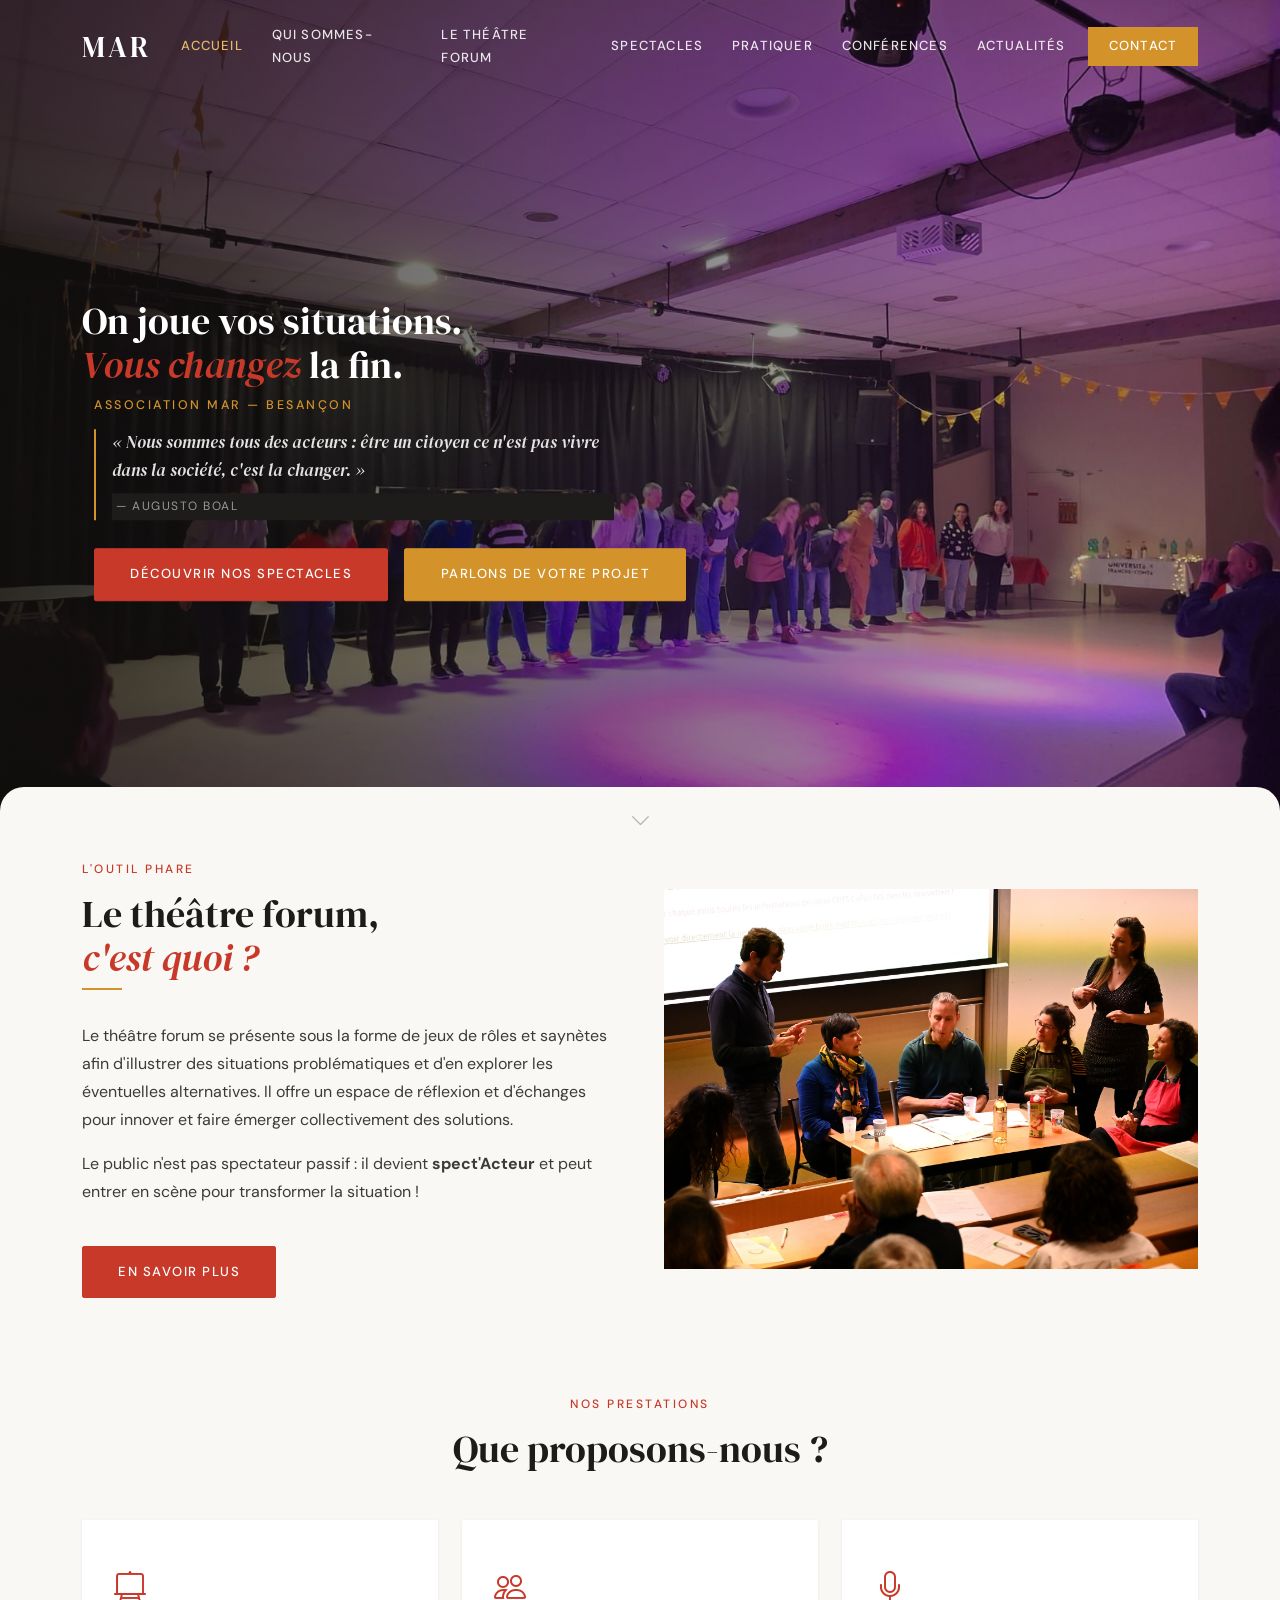
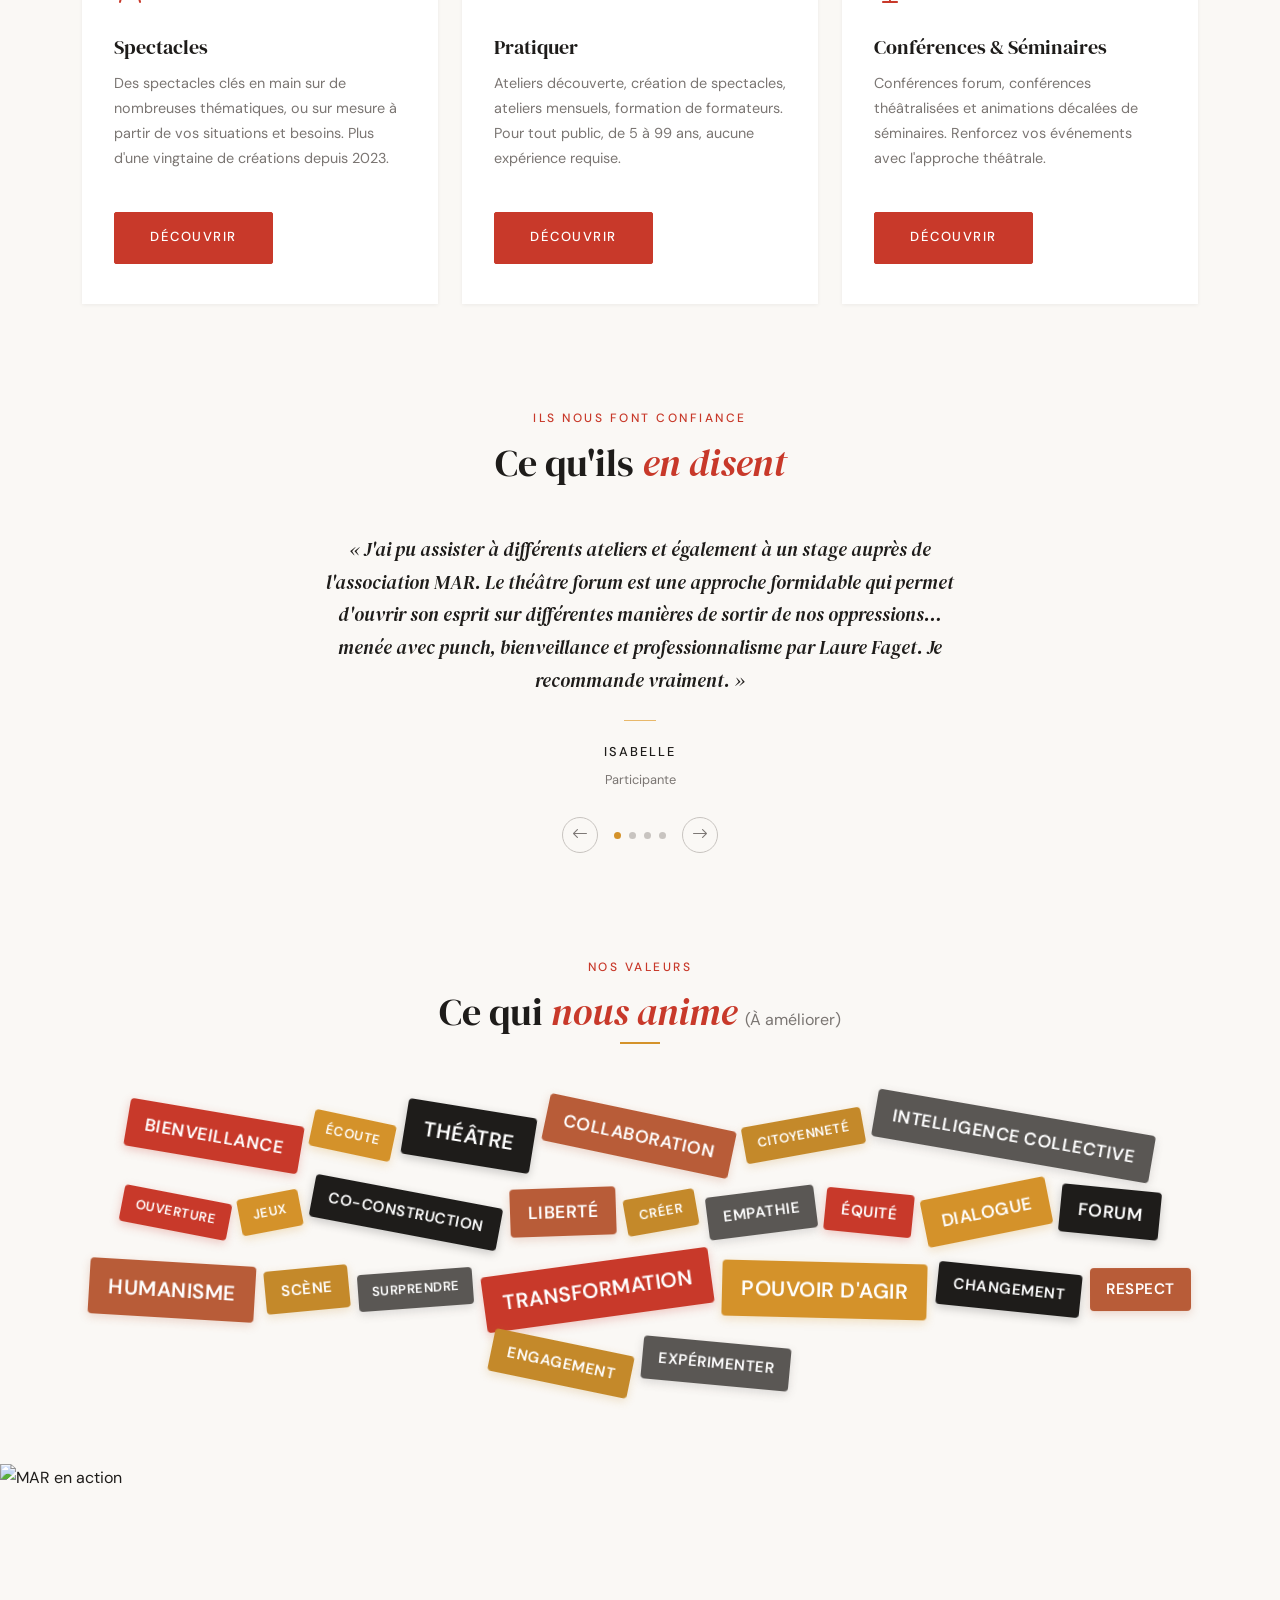
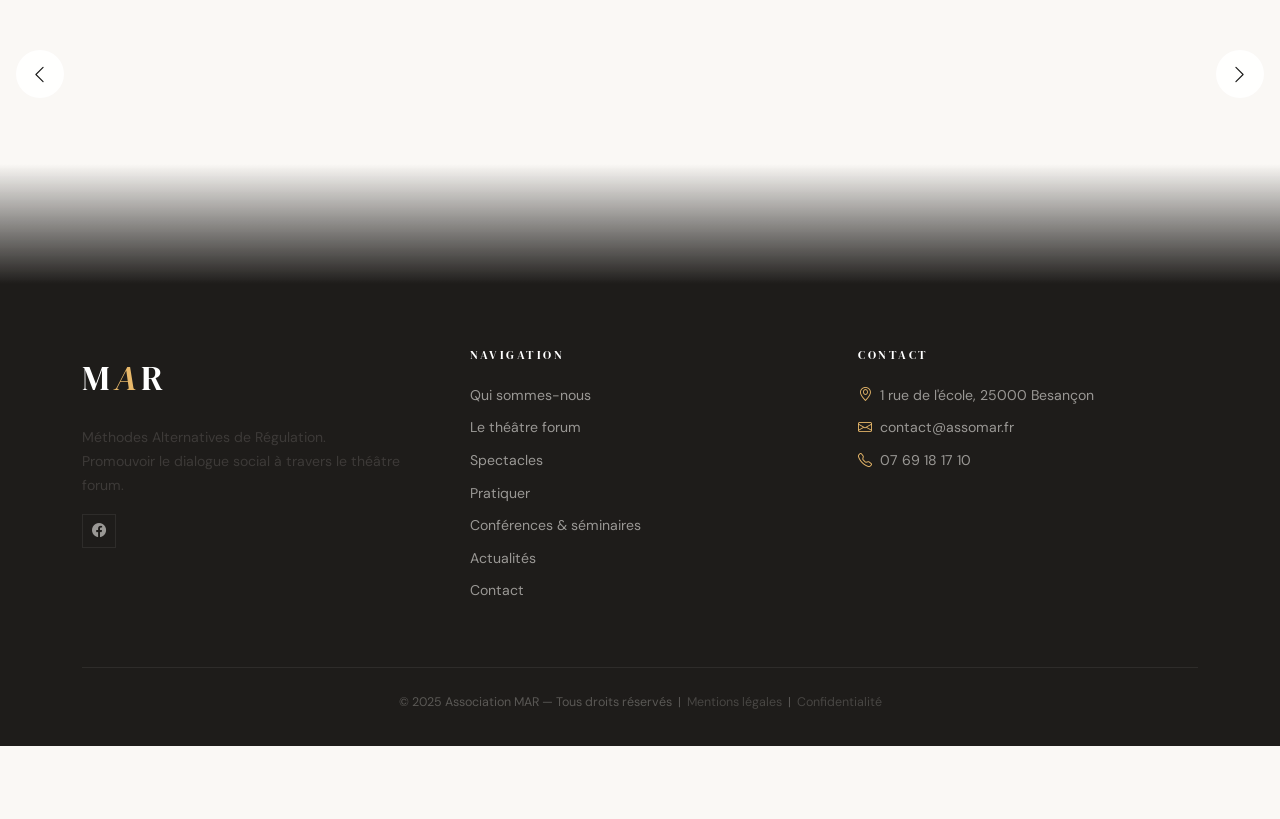
==== index.html @ 95776151 "feat: scroll hint arrow cliquable sur le hero Co-Authored-By: Claude Sonnet 4.6 <noreply@anthropic.c" ====
<!DOCTYPE html>
<html lang="fr">
<head>
  <meta charset="UTF-8">
  <meta name="viewport" content="width=device-width, initial-scale=1.0">
  <title>Association MAR — Théâtre Forum</title>
  <link href="https://cdn.jsdelivr.net/npm/bootstrap@5.3.2/dist/css/bootstrap.min.css" rel="stylesheet">
  <link href="https://cdn.jsdelivr.net/npm/bootstrap-icons@1.11.3/font/bootstrap-icons.min.css" rel="stylesheet">
  <link rel="stylesheet" href="css/style.css">
</head>
<body>

<!-- NAVBAR -->
<nav class="navbar navbar-expand-lg fixed-top">
  <div class="container">
    <a class="navbar-brand logo-brand" href="index.html">
      <img src="images/logo-mar.png" alt="Association MAR" class="logo-img" onload="this.style.display='block';this.nextElementSibling.style.display='none'" onerror="this.style.display='none'">
      <span class="logo-texte">MAR</span>
    </a>
    <button class="navbar-toggler border-0" type="button" data-bs-toggle="collapse" data-bs-target="#nav">
      <span class="navbar-toggler-icon"></span>
    </button>
    <div class="collapse navbar-collapse" id="nav">
      <ul class="navbar-nav ms-auto align-items-center">
        <li class="nav-item"><a class="nav-link active" href="index.html">Accueil</a></li>
        <li class="nav-item"><a class="nav-link" href="qui-sommes-nous.html">Qui sommes-nous</a></li>
        <li class="nav-item"><a class="nav-link" href="theatre-forum.html">Le théâtre forum</a></li>
        <li class="nav-item"><a class="nav-link" href="spectacles.html">Spectacles</a></li>
        <li class="nav-item"><a class="nav-link" href="pratique.html">Pratiquer</a></li>
        <li class="nav-item"><a class="nav-link" href="conferences.html">Conférences</a></li>
        <li class="nav-item"><a class="nav-link" href="actualites.html">Actualités</a></li>
        <li class="nav-item ms-2"><a class="nav-link nav-cta" href="contact.html">Contact</a></li>
      </ul>
    </div>
  </div>
</nav>

<!-- HERO -->
<section class="hero-carousel-wrap">

  <!-- Photo fixe -->
  <img src="images/proposees/photo-2.jpg" alt="MAR en action" class="hero-bg-img">

  <!-- Overlay sombre dégradé -->
  <div class="hero-overlay"></div>

  <!-- Contenu par-dessus -->
  <div class="hero-content-wrap">
    <div class="container">
      <h1 class="section-title text-white">On joue vos situations.<br><em>Vous changez</em> la fin.</h1>
    <div class="container">
      <span class="hero-eyebrow">Association MAR — Besançon</span>
      <blockquote class="hero-boal">
        « Nous sommes tous des acteurs : être un citoyen ce n'est pas vivre dans la société, c'est la changer. »
        <footer style="padding: 4px;">— Augusto Boal</footer>
      </blockquote>
      <div class="hero-ctas">
        <a href="spectacles.html" class="btn-rouge">Découvrir nos spectacles</a>
        <a href="contact.html" class="btn-ambre">Parlons de votre projet</a>
      </div>
    </div>
  </div>


</section>

<!-- C'EST QUOI LE THÉÂTRE FORUM -->
<section id="decouvrir" class="section-alt" style="border-radius: 1.5rem 1.5rem 0 0; position: relative; z-index: 2; margin-top: -2.5rem;">
  <!-- Scroll indicator -->
  <a href="#decouvrir" class="hero-scroll-hint">
    <i class="bi bi-chevron-down"></i>
  </a>
  <div class="container">
    <div class="row align-items-center g-5">
      <div class="col-lg-6">
        <span class="section-eyebrow">L'outil phare</span>
        <h2 class="section-title">Le théâtre forum,<br><em>c'est quoi ?</em></h2>
        <div class="section-divider"></div>
        <p>Le théâtre forum se présente sous la forme de jeux de rôles et saynètes afin d'illustrer des situations problématiques et d'en explorer les éventuelles alternatives. Il offre un espace de réflexion et d'échanges pour innover et faire émerger collectivement des solutions.</p>
        <p>Le public n'est pas spectateur passif : il devient <strong>spect'Acteur</strong> et peut entrer en scène pour transformer la situation !</p>
        <a href="theatre-forum.html" class="btn-rouge" style="margin-top:1.5rem; display:inline-block;">En savoir plus</a>
      </div>
      <div class="col-lg-6">
        <img src="images/spectacles/scene-08.jpg"
             alt="Théâtre forum" style="width:100%; height:380px; object-fit:cover;">
      </div>
    </div>
  </div>
</section>

<!-- CE QUE NOUS PROPOSONS -->
<section>
  <div class="container">
    <div class="text-center mb-5">
      <span class="section-eyebrow">Nos prestations</span>
      <h2 class="section-title">Que proposons-nous ?</h2>
    </div>
    <div class="row g-4">
      <div class="col-md-4">
        <div class="service-card">
          <div class="card-icon"><i class="bi bi-easel2"></i></div>
          <h3>Spectacles</h3>
          <p>Des spectacles clés en main sur de nombreuses thématiques, ou sur mesure à partir de vos situations et besoins. Plus d'une vingtaine de créations depuis 2023.</p>
          <a href="spectacles.html" class="btn-rouge" style="display:inline-block; margin-top:1.5rem;">Découvrir</a>
        </div>
      </div>
      <div class="col-md-4">
        <div class="service-card">
          <div class="card-icon"><i class="bi bi-people"></i></div>
          <h3>Pratiquer</h3>
          <p>Ateliers découverte, création de spectacles, ateliers mensuels, formation de formateurs. Pour tout public, de 5 à 99 ans, aucune expérience requise.</p>
          <a href="pratique.html" class="btn-rouge" style="display:inline-block; margin-top:1.5rem;">Découvrir</a>
        </div>
      </div>
      <div class="col-md-4">
        <div class="service-card">
          <div class="card-icon"><i class="bi bi-mic"></i></div>
          <h3>Conférences & Séminaires</h3>
          <p>Conférences forum, conférences théâtralisées et animations décalées de séminaires. Renforcez vos événements avec l'approche théâtrale.</p>
          <a href="conferences.html" class="btn-rouge" style="display:inline-block; margin-top:1.5rem;">Découvrir</a>
        </div>
      </div>
    </div>
  </div>
</section>

<!-- TÉMOIGNAGES -->
<section class="temoignages-section">
  <div class="container">
    <div class="text-center mb-5">
      <span class="section-eyebrow">Ils nous font confiance</span>
      <h2 class="section-title">Ce qu'ils <em>en disent</em></h2>
    </div>

    <div id="carouselTemoignages" class="carousel slide" data-bs-ride="carousel" data-bs-interval="7000">
      <div class="carousel-inner">

        <div class="carousel-item active">
          <div class="row justify-content-center">
            <div class="col-lg-7 text-center">
              <p class="temoignage-quote">
                « J'ai pu assister à différents ateliers et également à un stage auprès de l'association MAR. Le théâtre forum est une approche formidable qui permet d'ouvrir son esprit sur différentes manières de sortir de nos oppressions… menée avec punch, bienveillance et professionnalisme par Laure Faget. Je recommande vraiment. »
              </p>
              <div class="temoignage-auteur mt-4">
                <div style="width:32px; height:1px; background:var(--ambre-doux); margin:0 auto 1rem;"></div>
                <strong>Isabelle</strong><br>
                <span>Participante</span>
              </div>
            </div>
          </div>
        </div>

        <div class="carousel-item">
          <div class="row justify-content-center">
            <div class="col-lg-7 text-center">
              <p class="temoignage-quote">
                « Le concept, clairement innovant, redonne un vrai coup de frais à des thématiques parfois difficiles à faire vivre. L'intervention est dynamique, accessible et très engageante : grâce à la participation du public, on ne reste pas spectateur, on devient acteur. Laure Faget sait mettre en confiance, et son équipe crée un cadre sécurisant et bienveillant. C'est là toute la force du théâtre forum : redonner du sens. »
              </p>
              <div class="temoignage-auteur mt-4">
                <div style="width:32px; height:1px; background:var(--ambre-doux); margin:0 auto 1rem;"></div>
                <strong>Simon</strong><br>
                <span>Chef de service éducatif, secteur médico-social</span>
              </div>
            </div>
          </div>
        </div>

        <div class="carousel-item">
          <div class="row justify-content-center">
            <div class="col-lg-7 text-center">
              <p class="temoignage-quote">
                « Je suis allé voir un théâtre forum et j'ai aimé ce moment. Il y a eu du rire, du partage et de la convivialité. La thématique abordée donnait vraiment envie de réagir et d'agir. Le concept est très intéressant car on a la possibilité de se rendre sur scène pour trouver des alternatives. Et Laure a dirigé ce moment d'une main de maître, tout en bonne humeur. »
              </p>
              <div class="temoignage-auteur mt-4">
                <div style="width:32px; height:1px; background:var(--ambre-doux); margin:0 auto 1rem;"></div>
                <strong>Germain</strong><br>
                <span>Spect'Acteur d'un théâtre forum</span>
              </div>
            </div>
          </div>
        </div>

        <div class="carousel-item">
          <div class="row justify-content-center">
            <div class="col-lg-7 text-center">
              <p class="temoignage-quote">
                « Nous avons sollicité MAR pour un cycle de 10 ateliers dans notre entreprise. Les deux intervenantes Serpil et Laure ont mené ce cycle avec brio. Elles ont su mettre à l'aise les personnes les moins réceptives au théâtre. Je recommande cette approche qui sort de l'ordinaire et permet d'aborder des sujets complexes avec profondeur tout en s'amusant. »
              </p>
              <div class="temoignage-auteur mt-4">
                <div style="width:32px; height:1px; background:var(--ambre-doux); margin:0 auto 1rem;"></div>
                <strong>Séverine</strong><br>
                <span>Dirigeante d'entreprise</span>
              </div>
            </div>
          </div>
        </div>

      </div>

      <!-- Navigation : flèches + points -->
      <div class="d-flex justify-content-center align-items-center gap-3 mt-4">
        <button class="temo-nav" type="button" data-bs-target="#carouselTemoignages" data-bs-slide="prev">
          <i class="bi bi-arrow-left"></i>
        </button>
        <div class="d-flex gap-2">
          <button class="temo-dot" style="background:var(--ambre);" data-bs-target="#carouselTemoignages" data-bs-slide-to="0"></button>
          <button class="temo-dot" style="background:var(--gris-clair);" data-bs-target="#carouselTemoignages" data-bs-slide-to="1"></button>
          <button class="temo-dot" style="background:var(--gris-clair);" data-bs-target="#carouselTemoignages" data-bs-slide-to="2"></button>
          <button class="temo-dot" style="background:var(--gris-clair);" data-bs-target="#carouselTemoignages" data-bs-slide-to="3"></button>
        </div>
        <button class="temo-nav" type="button" data-bs-target="#carouselTemoignages" data-bs-slide="next">
          <i class="bi bi-arrow-right"></i>
        </button>
      </div>
    </div>
  </div>
</section>

<!-- NUAGE DE MOTS ANIMÉ -->
<section>
  <div class="container text-center">
    <span class="section-eyebrow">Nos valeurs</span>
    <h2 class="section-title">Ce qui <em>nous anime</em> <span style="font-size:1rem; color:var(--gris); font-family:'DM Sans',sans-serif; font-style:normal;">(À améliorer)</span></h2>
    <div class="section-divider mx-auto"></div>
    <div class="nuage-cloud" id="nuageCloud"></div>
  </div>
</section>


<script src="js/nuage.js" defer></script>

<!-- CARROUSEL PHOTOS -->
<section class="section-alt no-reveal" style="padding: 0; position: relative;">
  <div id="carouselPhotos" class="carousel slide" data-bs-ride="carousel" data-bs-interval="4000">
    <div class="carousel-inner">
      <div class="carousel-item active"><img src="images/mar-photos/mar-1.jpg"  alt="MAR en action" style="width:100%; height:420px; object-fit:cover; object-position:center;"></div>
      <div class="carousel-item"><img src="images/mar-photos/mar-7.jpg"  alt="MAR en action" style="width:100%; height:420px; object-fit:cover; object-position:center;"></div>
      <div class="carousel-item"><img src="images/mar-photos/mar-15.jpg" alt="MAR en action" style="width:100%; height:420px; object-fit:cover; object-position:center;"></div>
      <div class="carousel-item"><img src="images/mar-photos/mar-45.jpg" alt="MAR en action" style="width:100%; height:420px; object-fit:cover; object-position:center;"></div>
    </div>
    <button class="carousel-control-prev" type="button" data-bs-target="#carouselPhotos" data-bs-slide="prev"><span class="carousel-control-prev-icon"></span></button>
    <button class="carousel-control-next" type="button" data-bs-target="#carouselPhotos" data-bs-slide="next"><span class="carousel-control-next-icon"></span></button>
  </div>
  <div style="position:absolute; bottom:0; left:0; right:0; height:120px; background:linear-gradient(to bottom, transparent, #1E1C1A); pointer-events:none; z-index:10;"></div>
</section>

<!-- FOOTER -->
<footer>
  <div class="container">
    <div class="row g-5">
      <div class="col-lg-4">
        <div class="footer-brand">M<em>A</em>R</div>
        <p class="mt-3" style="font-size:0.88rem; line-height:1.7;">Méthodes Alternatives de Régulation.<br>Promouvoir le dialogue social à travers le théâtre forum.</p>
        <div class="mt-3">
          <a href="https://www.facebook.com/profile.php?id=61551824633043" class="social-link" target="_blank"><i class="bi bi-facebook"></i></a>
        </div>
      </div>
      <div class="col-lg-4">
        <h5>Navigation</h5>
        <ul>
          <li><a href="qui-sommes-nous.html">Qui sommes-nous</a></li>
          <li><a href="theatre-forum.html">Le théâtre forum</a></li>
          <li><a href="spectacles.html">Spectacles</a></li>
          <li><a href="pratique.html">Pratiquer</a></li>
          <li><a href="conferences.html">Conférences & séminaires</a></li>
          <li><a href="actualites.html">Actualités</a></li>
          <li><a href="contact.html">Contact</a></li>
        </ul>
      </div>
      <div class="col-lg-4">
        <h5>Contact</h5>
        <ul>
          <li style="color:#9A9895;"><i class="bi bi-geo-alt me-2" style="color:var(--ambre-doux)"></i>1 rue de l'école, 25000 Besançon</li>
          <li><i class="bi bi-envelope me-2" style="color:var(--ambre-doux)"></i><a href="mailto:contact@assomar.fr">contact@assomar.fr</a></li>
          <li><i class="bi bi-telephone me-2" style="color:var(--ambre-doux)"></i><a href="tel:0769181710">07 69 18 17 10</a></li>
        </ul>
      </div>
    </div>
    <div class="footer-bottom">&copy; 2025 Association MAR — Tous droits réservés &nbsp;|&nbsp; <a href="mentions-legales.html" style="color:inherit;opacity:.7;">Mentions légales</a> &nbsp;|&nbsp; <a href="mentions-legales.html#confidentialite" style="color:inherit;opacity:.7;">Confidentialité</a></div>
  </div>
</footer>

<script src="https://cdn.jsdelivr.net/npm/bootstrap@5.3.2/dist/js/bootstrap.bundle.min.js"></script>
<script src="js/cookies.js" defer></script>
<script src="js/navbar.js" defer></script>
<script src="js/reveal.js" defer></script>
</body>
</html>
---- css/style.css ----
/* =============================================
   Association MAR — Feuille de style principale
   Importe tous les modules CSS dans l'ordre.
   =============================================

   STRUCTURE :
     base/
       variables.css    — palette & tokens de design
       typographie.css  — styles fondamentaux, titres, texte, liens
     layout/
       sections.css     — padding de sections, .section-alt
       navbar.css       — barre de navigation
       hero.css         — bannière hero
       footer.css       — pied de page
     composants/
       boutons.css      — .btn-rouge, .btn-ambre, .btn-outline
       cards.css        — service-card, membre-card, actu-card
       carousel.css     — carousel photos & témoignages
       citation.css     — bandeau citation & nuage de mots
       accordeon.css    — accordéon (page Pratiquer)
       formulaire.css   — formulaire & contact
       catalogue.css    — catalogue spectacles (filtres, pitch cards, modals)
     responsive.css     — media queries mobile & tablette
   ============================================= */

@import url('https://fonts.googleapis.com/css2?family=DM+Sans:ital,wght@0,300;0,400;0,500;0,700;1,300;1,400&family=DM+Serif+Display:ital@0;1&display=swap');

/* Base */
@import 'base/variables.css';
@import 'base/typographie.css';

/* Layout */
@import 'layout/sections.css';
@import 'layout/navbar.css';
@import 'layout/hero.css';
@import 'layout/footer.css';

/* Composants */
@import 'composants/boutons.css';
@import 'composants/cards.css';
@import 'composants/carousel.css';
@import 'composants/citation.css';
@import 'composants/accordeon.css';
@import 'composants/formulaire.css';
@import 'composants/catalogue.css';
@import 'composants/pitch-blog.css';
@import 'composants/reveal.css';

/* Responsive */
@import 'responsive.css';
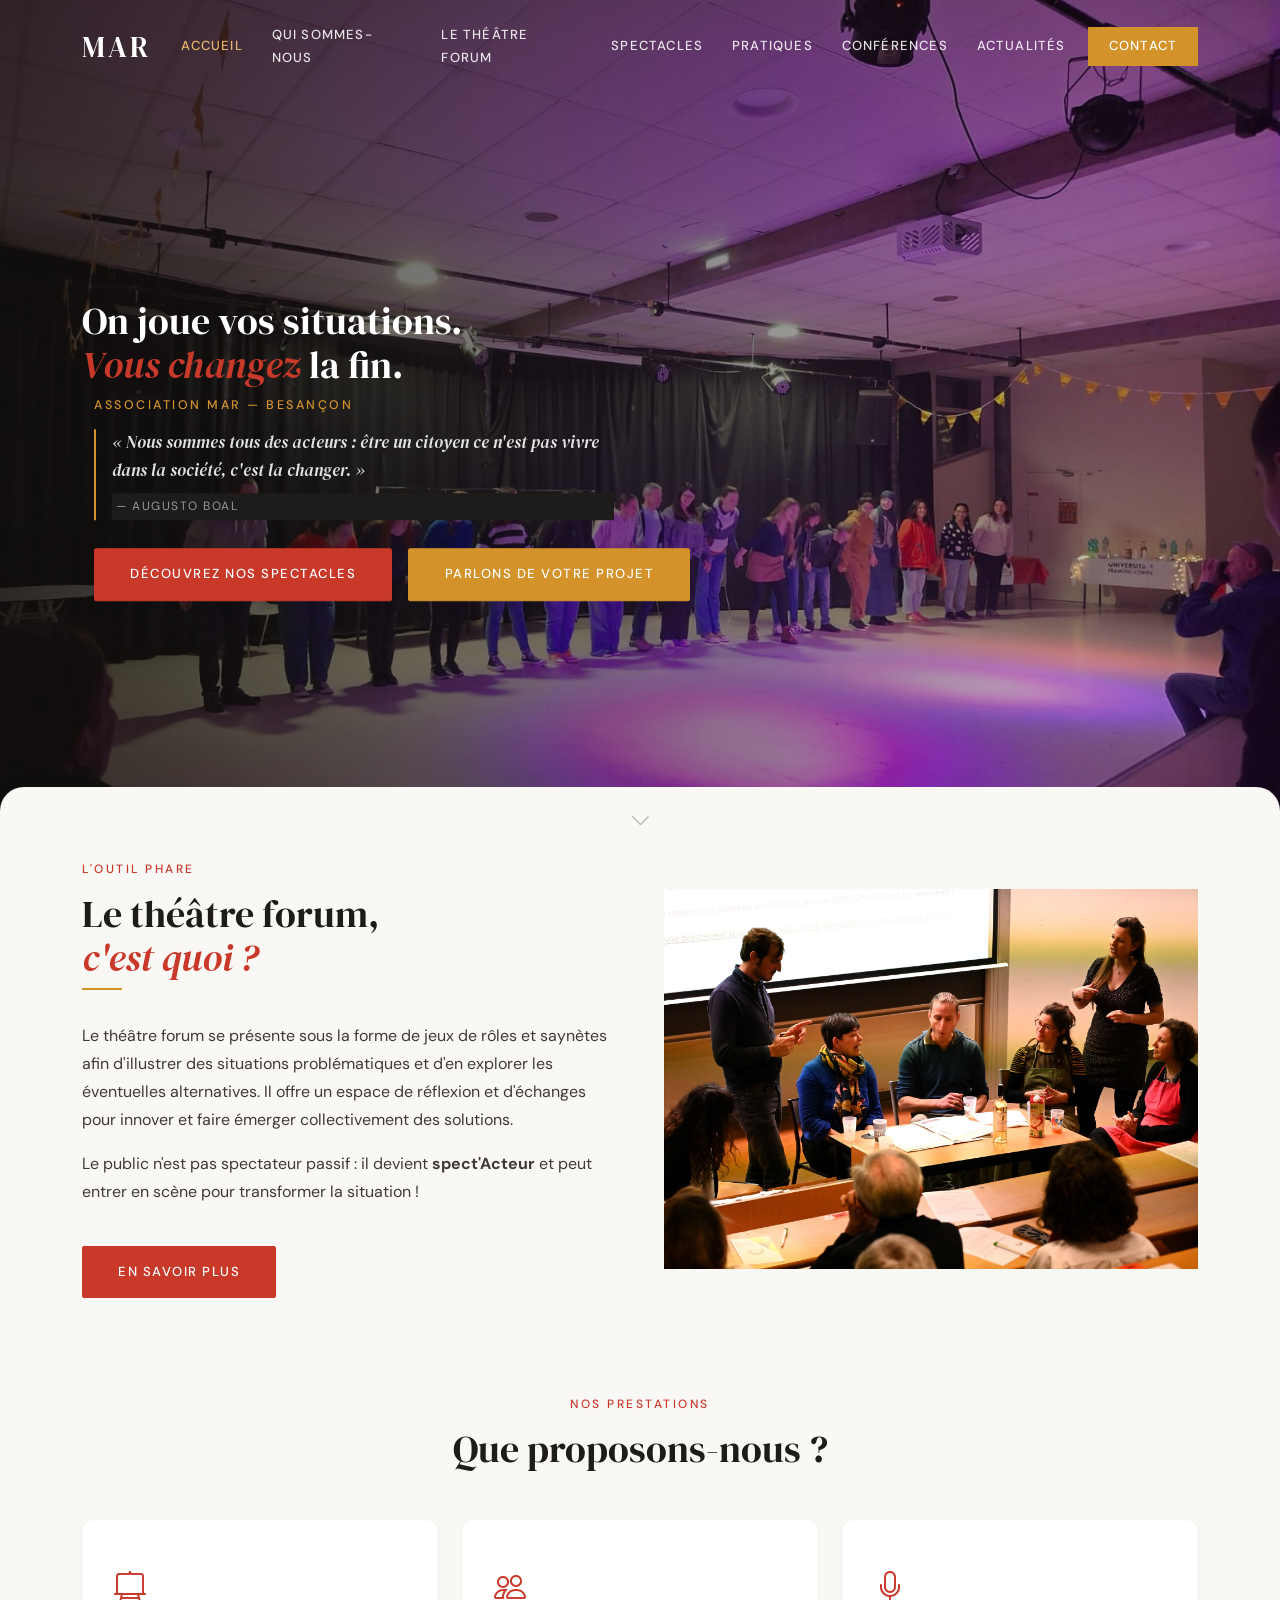
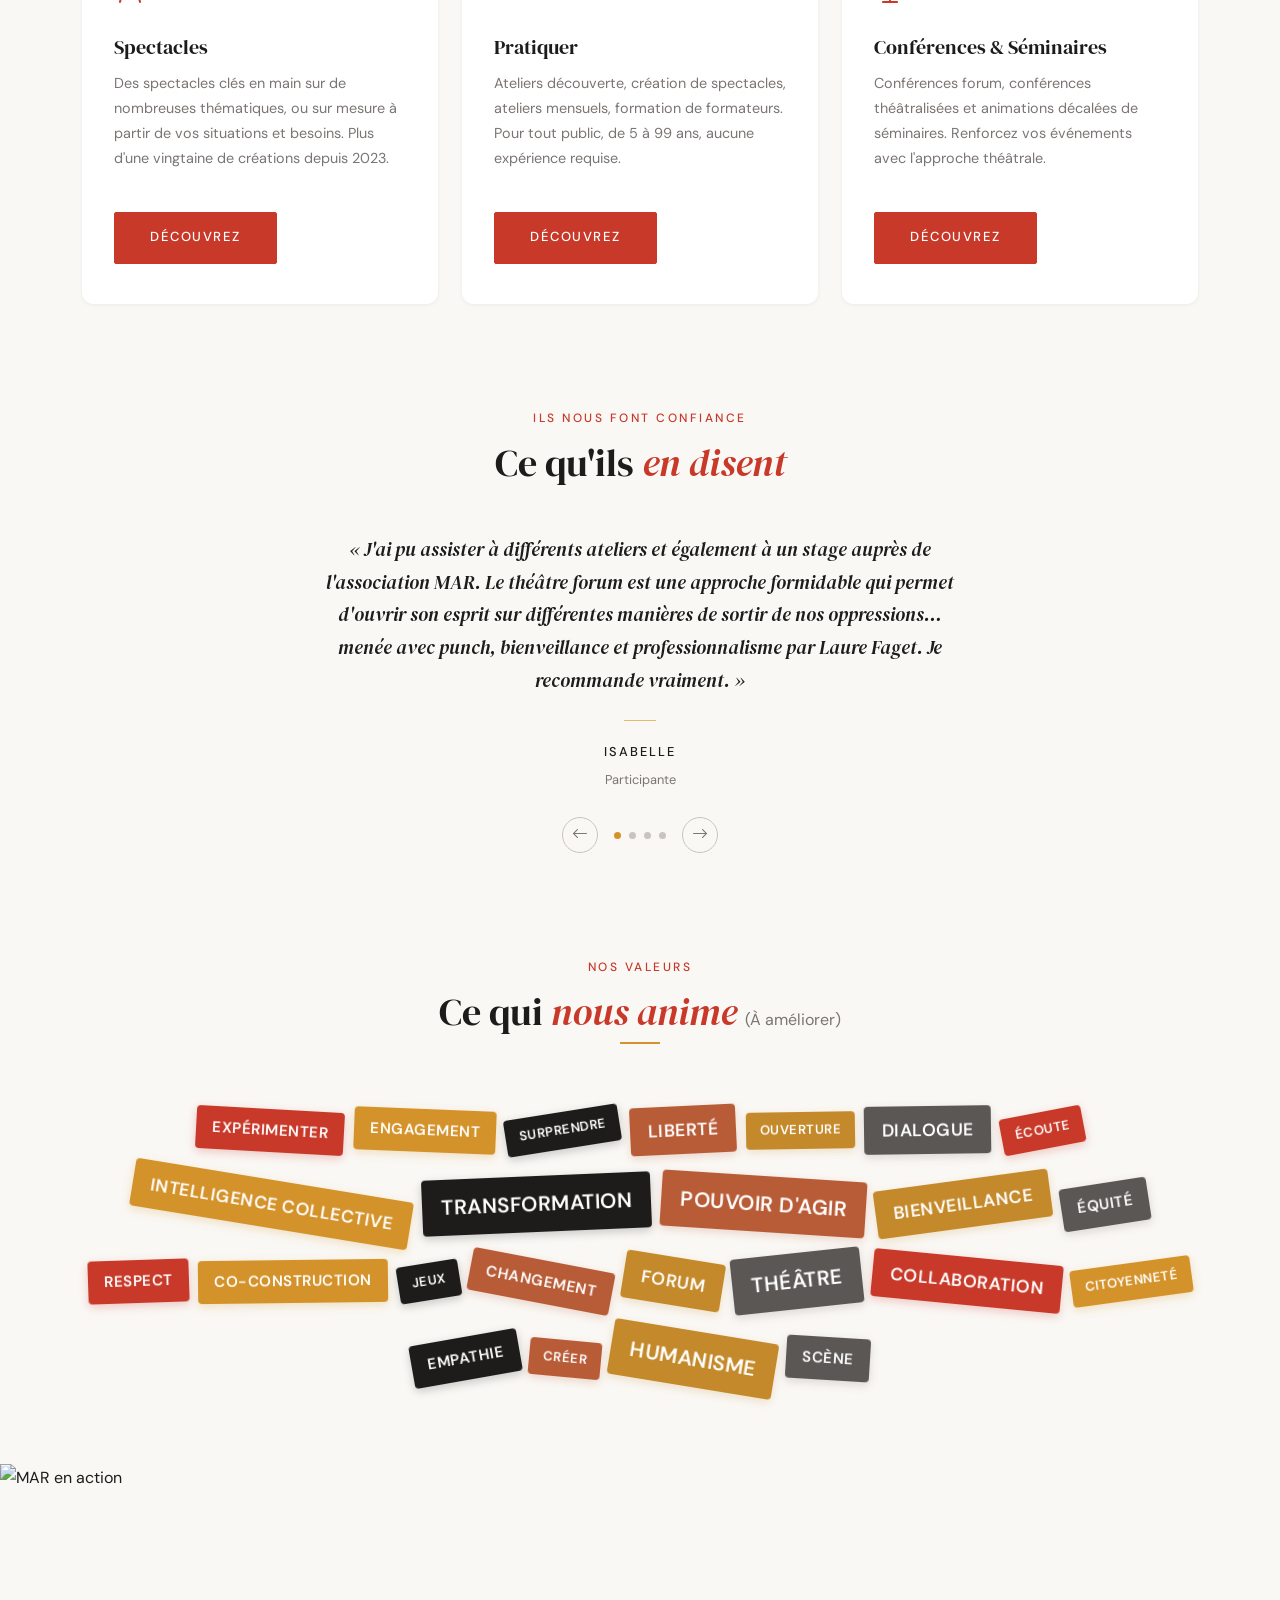
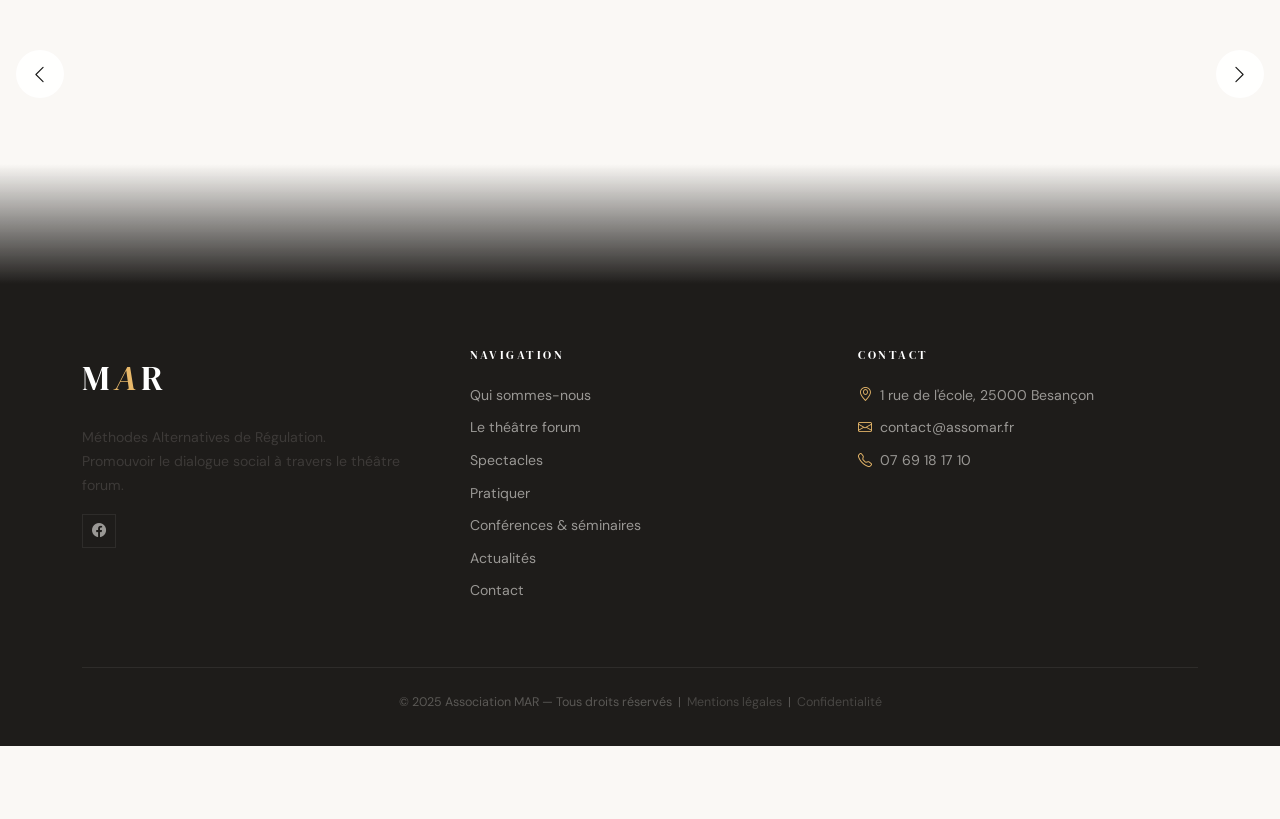
==== commit 3527a3f1: "#05 — encadrés arrondis, Pratiques, Découvrez, équipe, théâtre-forum, pratiques layout, conférences " ====
--- a/index.html
+++ b/index.html
@@ -26,7 +26,7 @@
         <li class="nav-item"><a class="nav-link" href="qui-sommes-nous.html">Qui sommes-nous</a></li>
         <li class="nav-item"><a class="nav-link" href="theatre-forum.html">Le théâtre forum</a></li>
         <li class="nav-item"><a class="nav-link" href="spectacles.html">Spectacles</a></li>
-        <li class="nav-item"><a class="nav-link" href="pratique.html">Pratiquer</a></li>
+        <li class="nav-item"><a class="nav-link" href="pratique.html">Pratiques</a></li>
         <li class="nav-item"><a class="nav-link" href="conferences.html">Conférences</a></li>
         <li class="nav-item"><a class="nav-link" href="actualites.html">Actualités</a></li>
         <li class="nav-item ms-2"><a class="nav-link nav-cta" href="contact.html">Contact</a></li>
@@ -55,7 +55,7 @@
         <footer style="padding: 4px;">— Augusto Boal</footer>
       </blockquote>
       <div class="hero-ctas">
-        <a href="spectacles.html" class="btn-rouge">Découvrir nos spectacles</a>
+        <a href="spectacles.html" class="btn-rouge">Découvrez nos spectacles</a>
         <a href="contact.html" class="btn-ambre">Parlons de votre projet</a>
       </div>
     </div>
@@ -101,7 +101,7 @@
           <div class="card-icon"><i class="bi bi-easel2"></i></div>
           <h3>Spectacles</h3>
           <p>Des spectacles clés en main sur de nombreuses thématiques, ou sur mesure à partir de vos situations et besoins. Plus d'une vingtaine de créations depuis 2023.</p>
-          <a href="spectacles.html" class="btn-rouge" style="display:inline-block; margin-top:1.5rem;">Découvrir</a>
+          <a href="spectacles.html" class="btn-rouge" style="display:inline-block; margin-top:1.5rem;">Découvrez</a>
         </div>
       </div>
       <div class="col-md-4">
@@ -109,7 +109,7 @@
           <div class="card-icon"><i class="bi bi-people"></i></div>
           <h3>Pratiquer</h3>
           <p>Ateliers découverte, création de spectacles, ateliers mensuels, formation de formateurs. Pour tout public, de 5 à 99 ans, aucune expérience requise.</p>
-          <a href="pratique.html" class="btn-rouge" style="display:inline-block; margin-top:1.5rem;">Découvrir</a>
+          <a href="pratique.html" class="btn-rouge" style="display:inline-block; margin-top:1.5rem;">Découvrez</a>
         </div>
       </div>
       <div class="col-md-4">
@@ -117,7 +117,7 @@
           <div class="card-icon"><i class="bi bi-mic"></i></div>
           <h3>Conférences & Séminaires</h3>
           <p>Conférences forum, conférences théâtralisées et animations décalées de séminaires. Renforcez vos événements avec l'approche théâtrale.</p>
-          <a href="conferences.html" class="btn-rouge" style="display:inline-block; margin-top:1.5rem;">Découvrir</a>
+          <a href="conferences.html" class="btn-rouge" style="display:inline-block; margin-top:1.5rem;">Découvrez</a>
         </div>
       </div>
     </div>
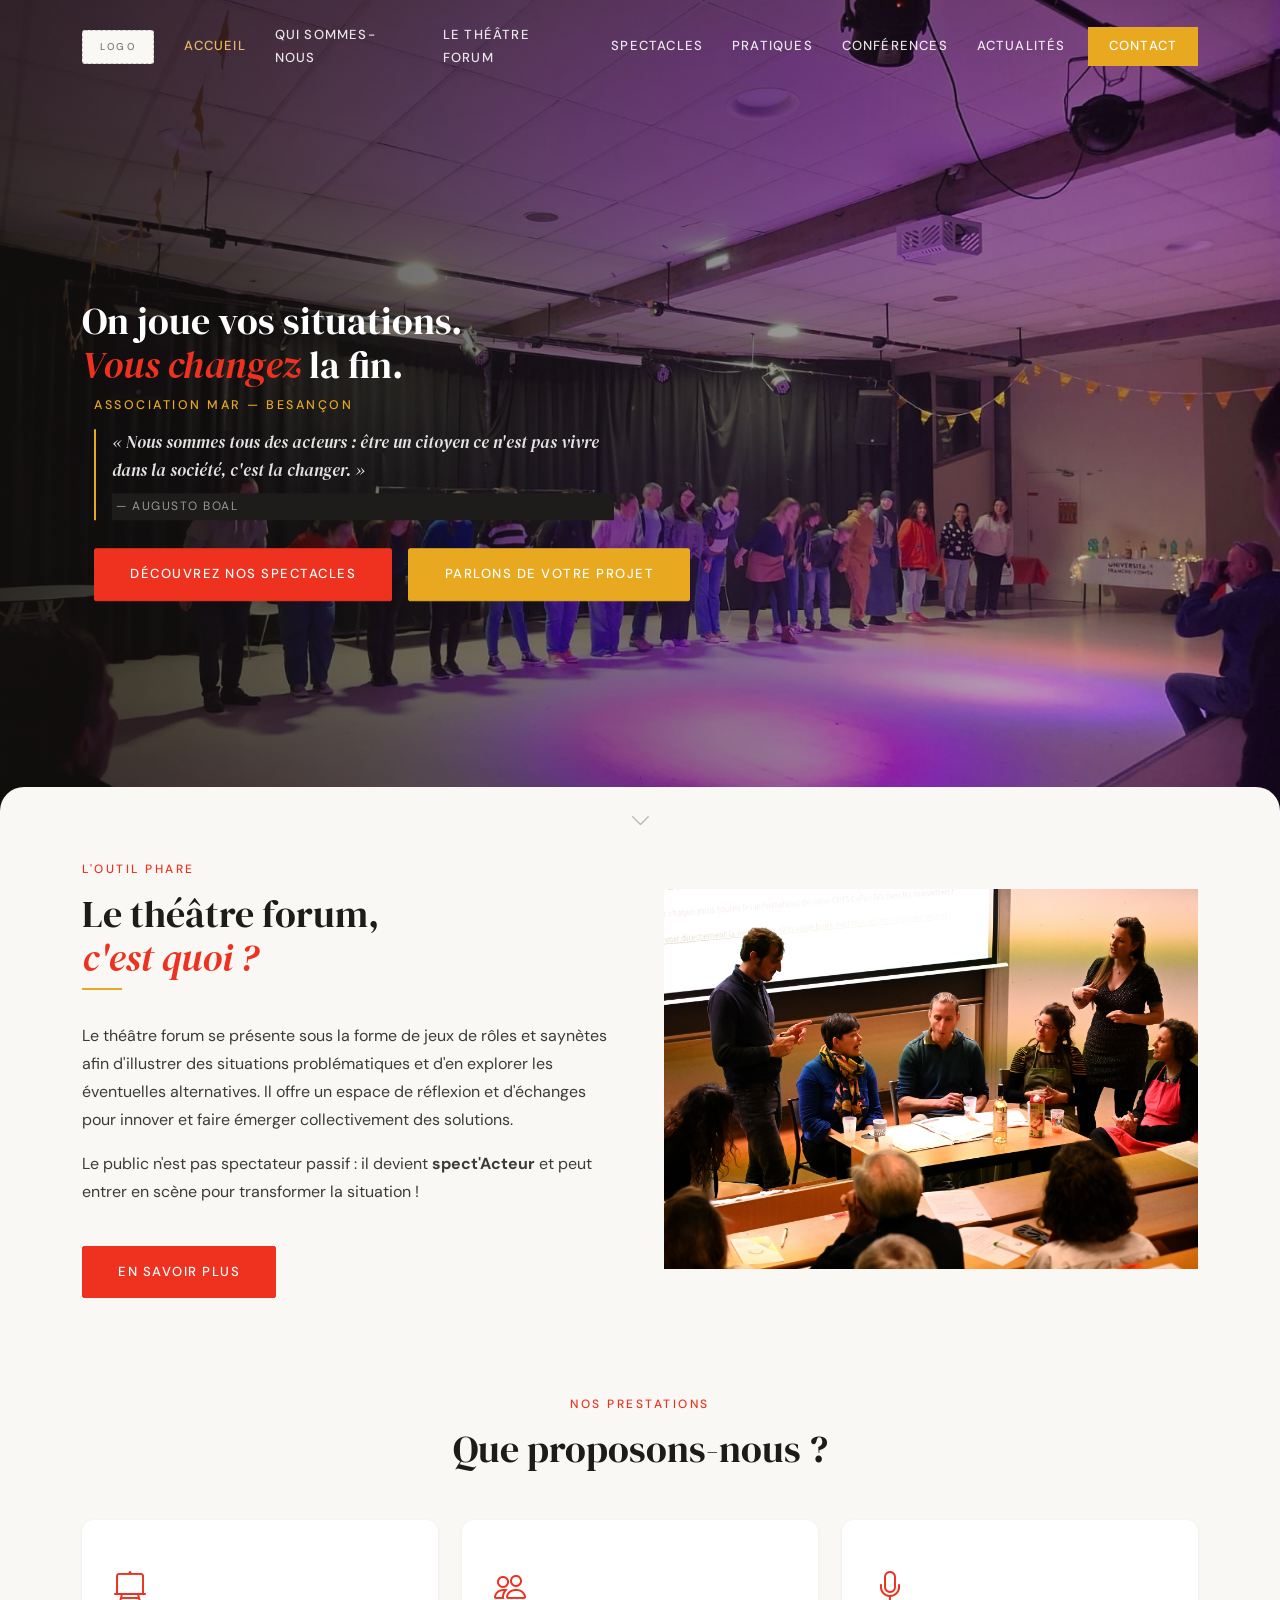
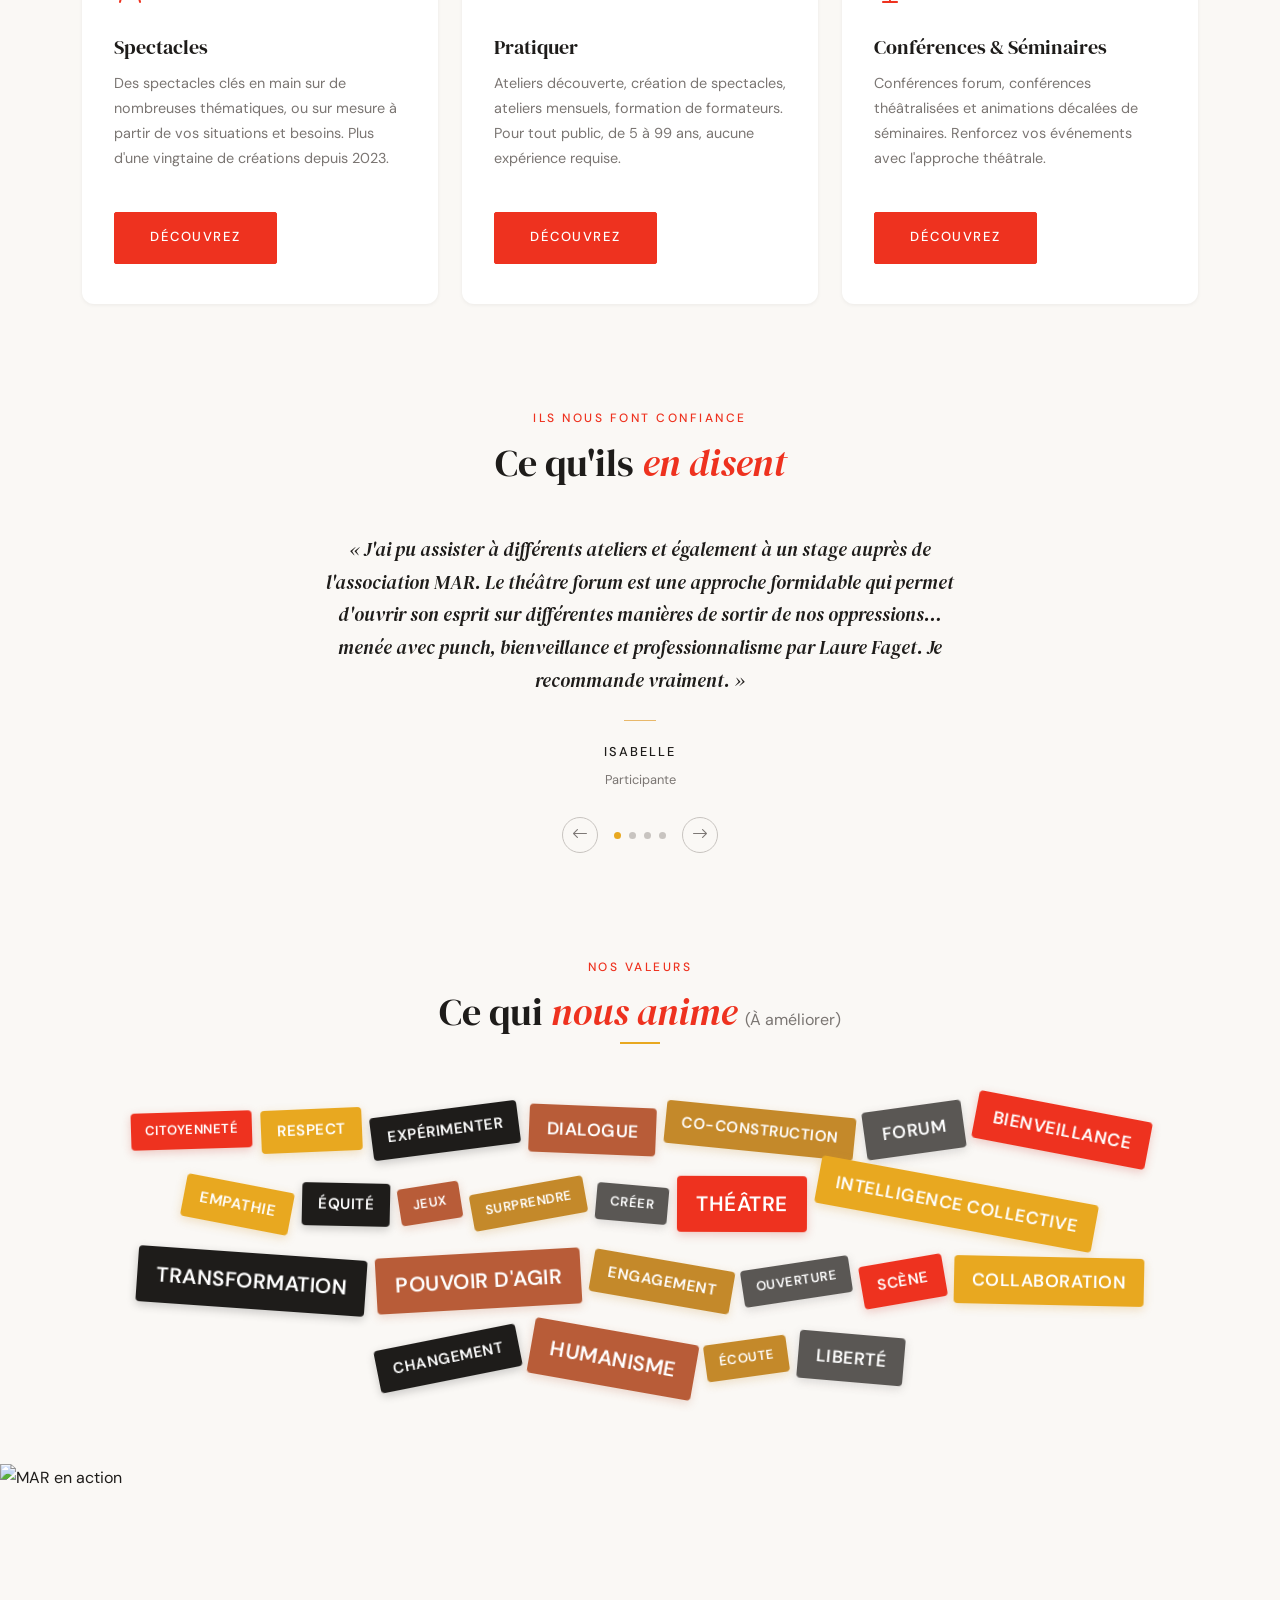
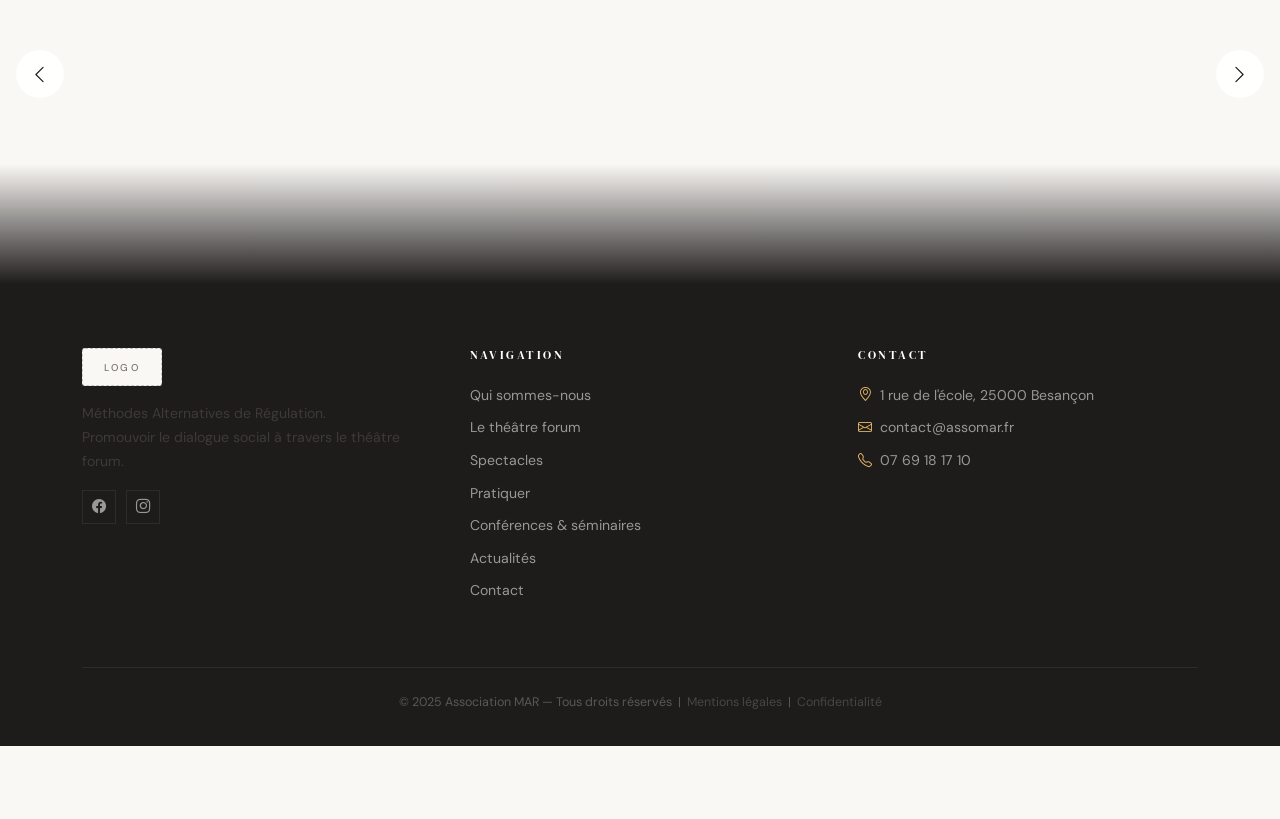
==== commit c506f737: "#06 — couleurs, boutons hover, pitch-cards photo, footer logo placeholder Co-Authored-By: Claude Son" ====
--- a/index.html
+++ b/index.html
@@ -14,8 +14,7 @@
 <nav class="navbar navbar-expand-lg fixed-top">
   <div class="container">
     <a class="navbar-brand logo-brand" href="index.html">
-      <img src="images/logo-mar.png" alt="Association MAR" class="logo-img" onload="this.style.display='block';this.nextElementSibling.style.display='none'" onerror="this.style.display='none'">
-      <span class="logo-texte">MAR</span>
+      <div class="logo-placeholder">logo</div>
     </a>
     <button class="navbar-toggler border-0" type="button" data-bs-toggle="collapse" data-bs-target="#nav">
       <span class="navbar-toggler-icon"></span>
@@ -249,10 +248,11 @@
   <div class="container">
     <div class="row g-5">
       <div class="col-lg-4">
-        <div class="footer-brand">M<em>A</em>R</div>
+        <div class="footer-logo-placeholder">logo</div>
         <p class="mt-3" style="font-size:0.88rem; line-height:1.7;">Méthodes Alternatives de Régulation.<br>Promouvoir le dialogue social à travers le théâtre forum.</p>
         <div class="mt-3">
           <a href="https://www.facebook.com/profile.php?id=61551824633043" class="social-link" target="_blank"><i class="bi bi-facebook"></i></a>
+          <a href="https://www.instagram.com/association_mar_theatre_forum?igsh=MWlxeDFoOXNvcmVjaw%3D%3D&utm_source=qr" class="social-link" target="_blank"><i class="bi bi-instagram"></i></a>
         </div>
       </div>
       <div class="col-lg-4">
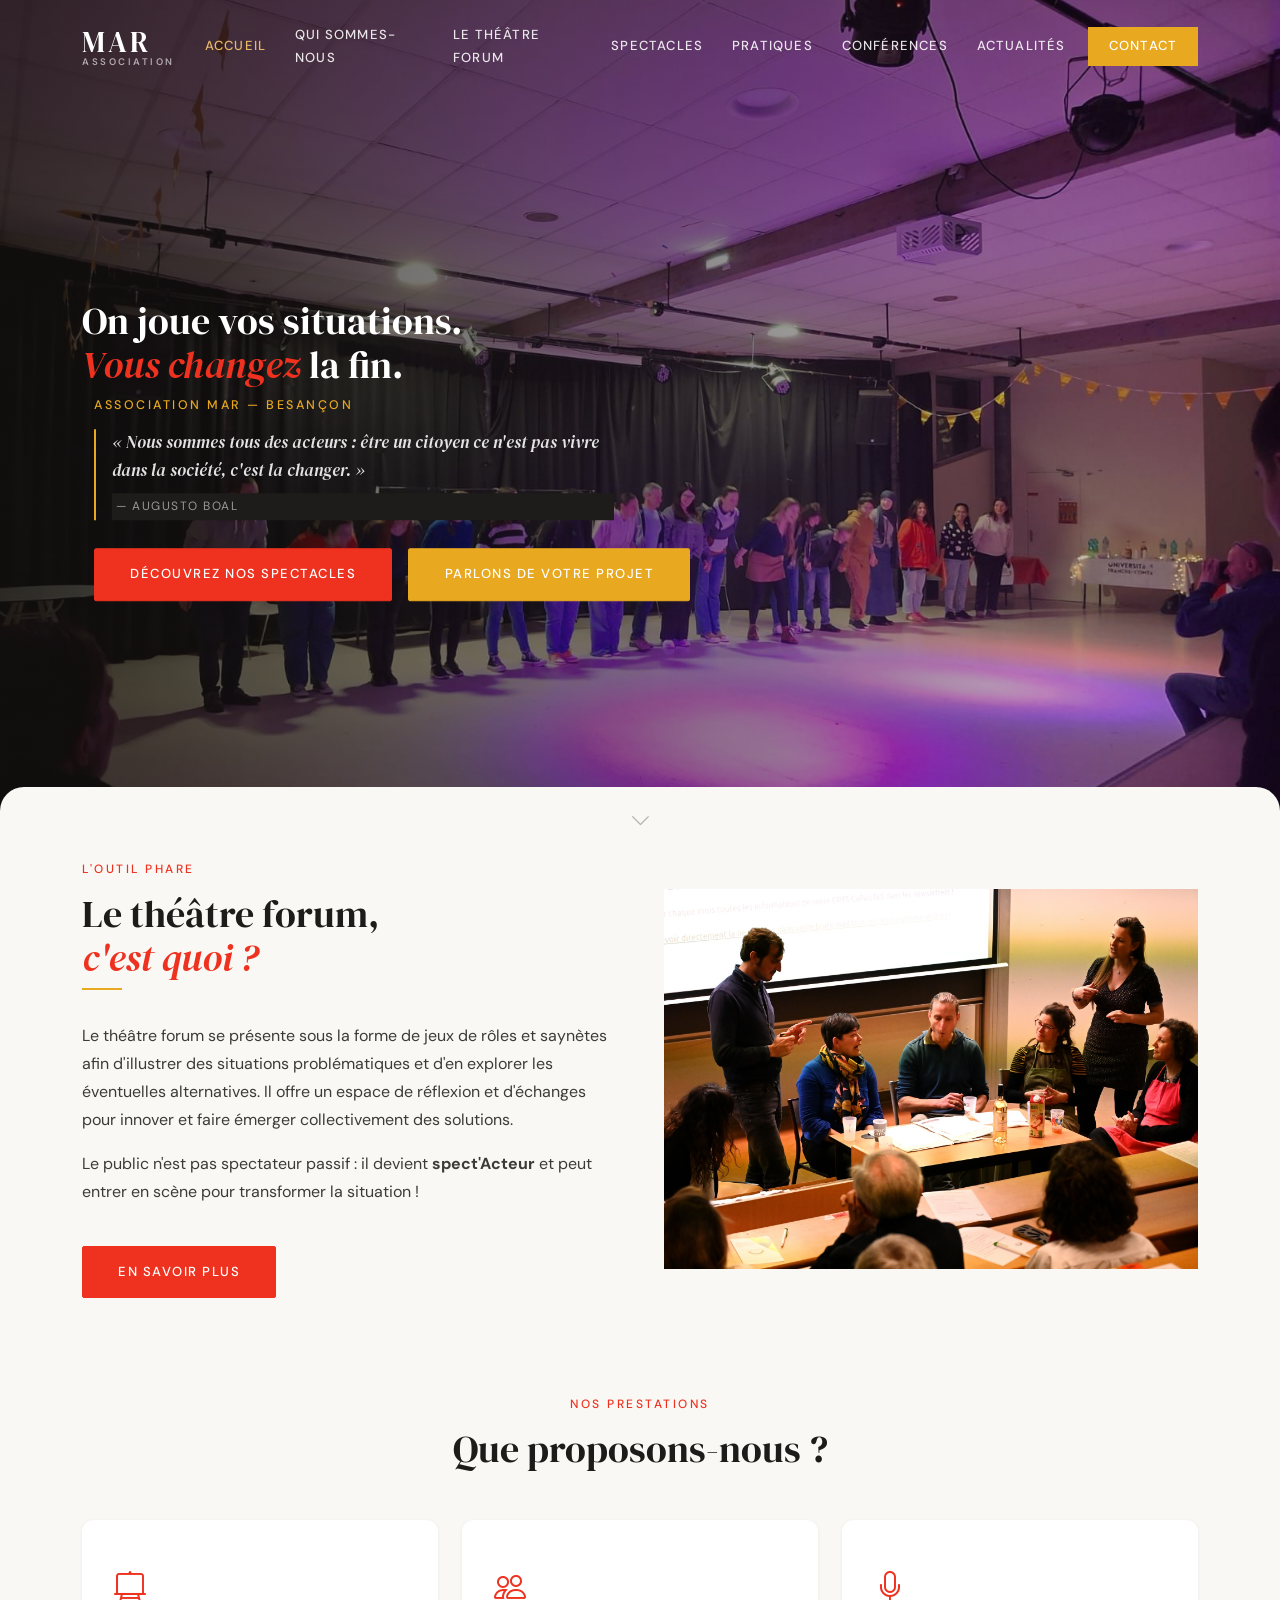
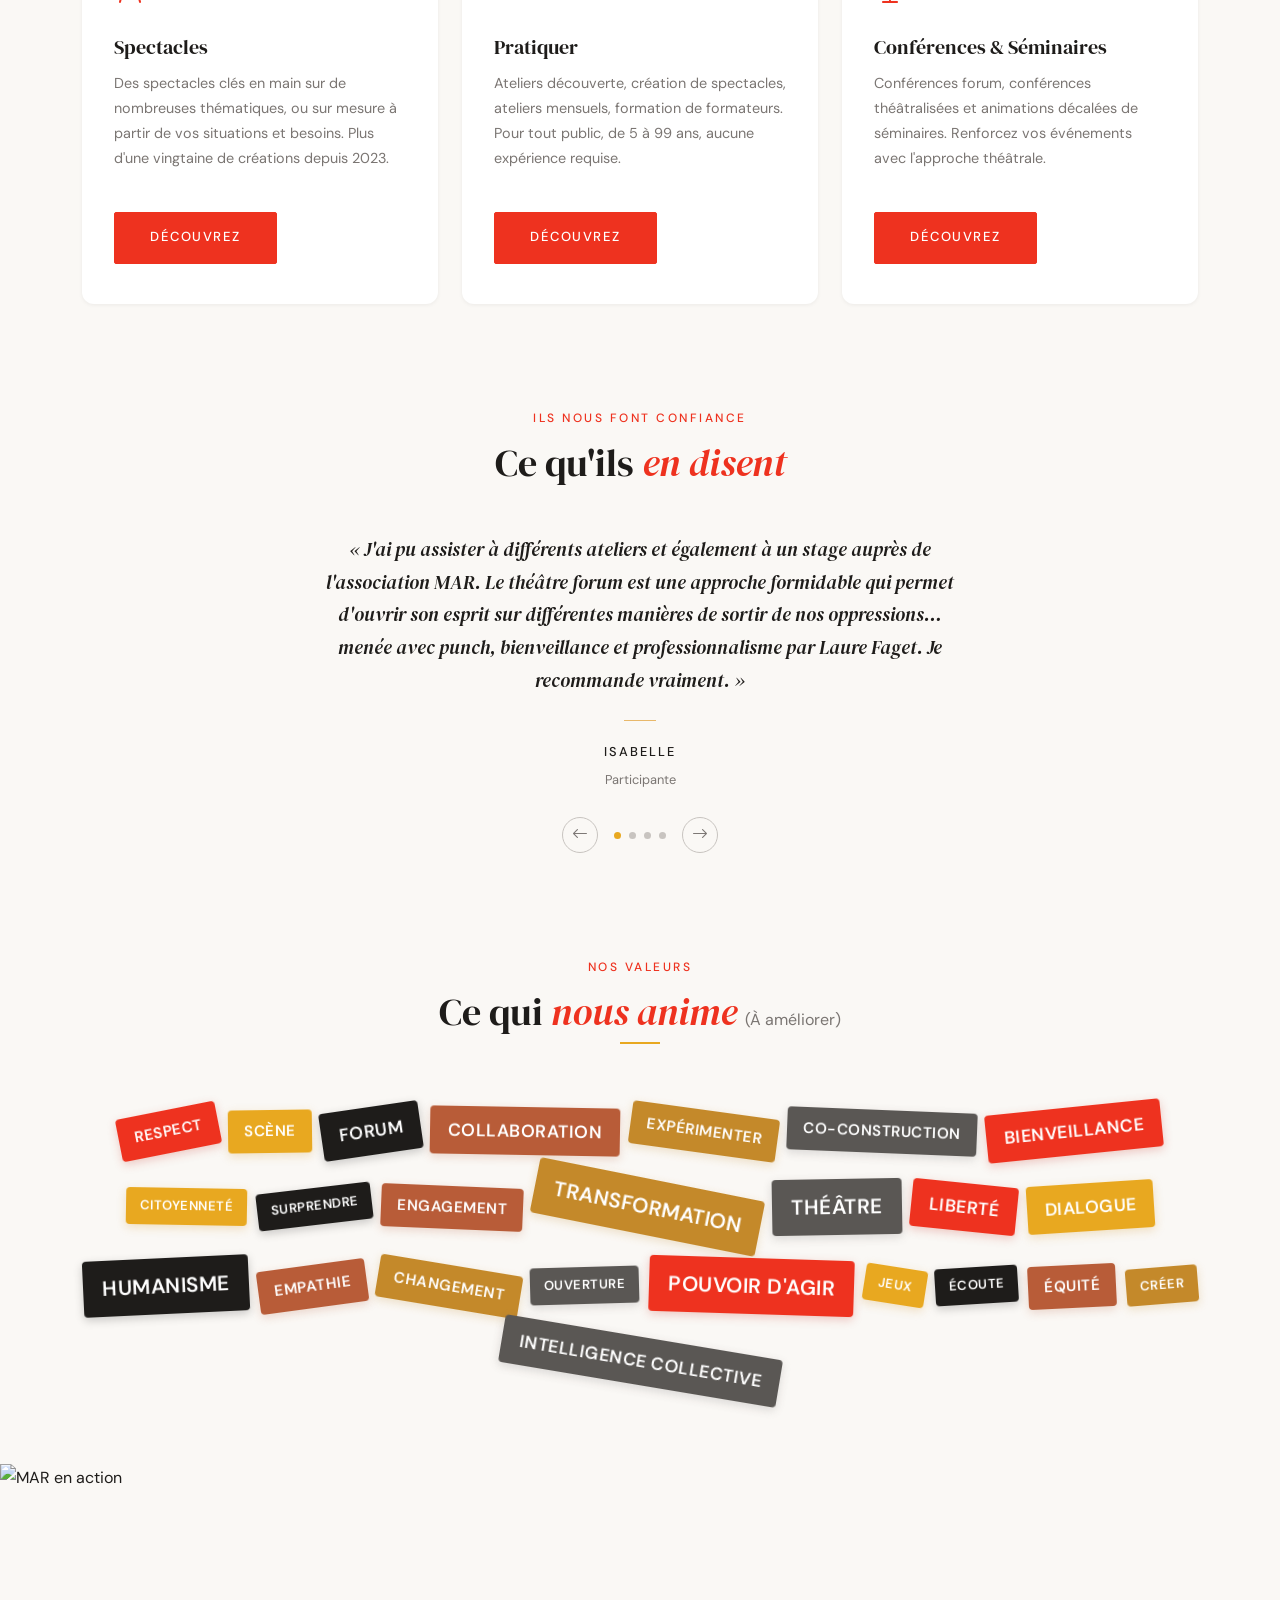
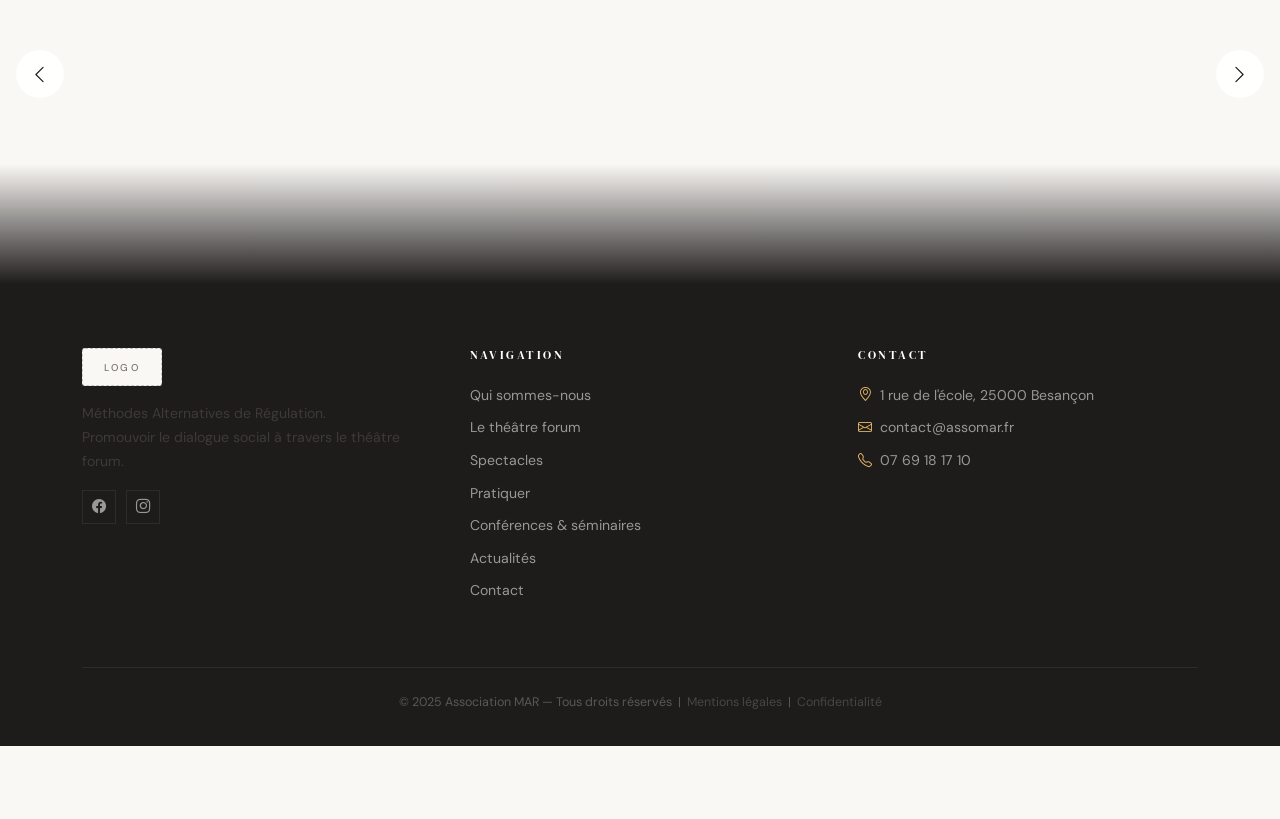
==== commit cf984293: "#07 — logo MAR + Association en texte sur toutes les pages Co-Authored-By: Claude Sonnet 4.6 <norepl" ====
--- a/index.html
+++ b/index.html
@@ -14,7 +14,7 @@
 <nav class="navbar navbar-expand-lg fixed-top">
   <div class="container">
     <a class="navbar-brand logo-brand" href="index.html">
-      <div class="logo-placeholder">logo</div>
+      <div class="logo-placeholder"><span class="logo-mar">MAR</span><span class="logo-asso">Association</span></div>
     </a>
     <button class="navbar-toggler border-0" type="button" data-bs-toggle="collapse" data-bs-target="#nav">
       <span class="navbar-toggler-icon"></span>
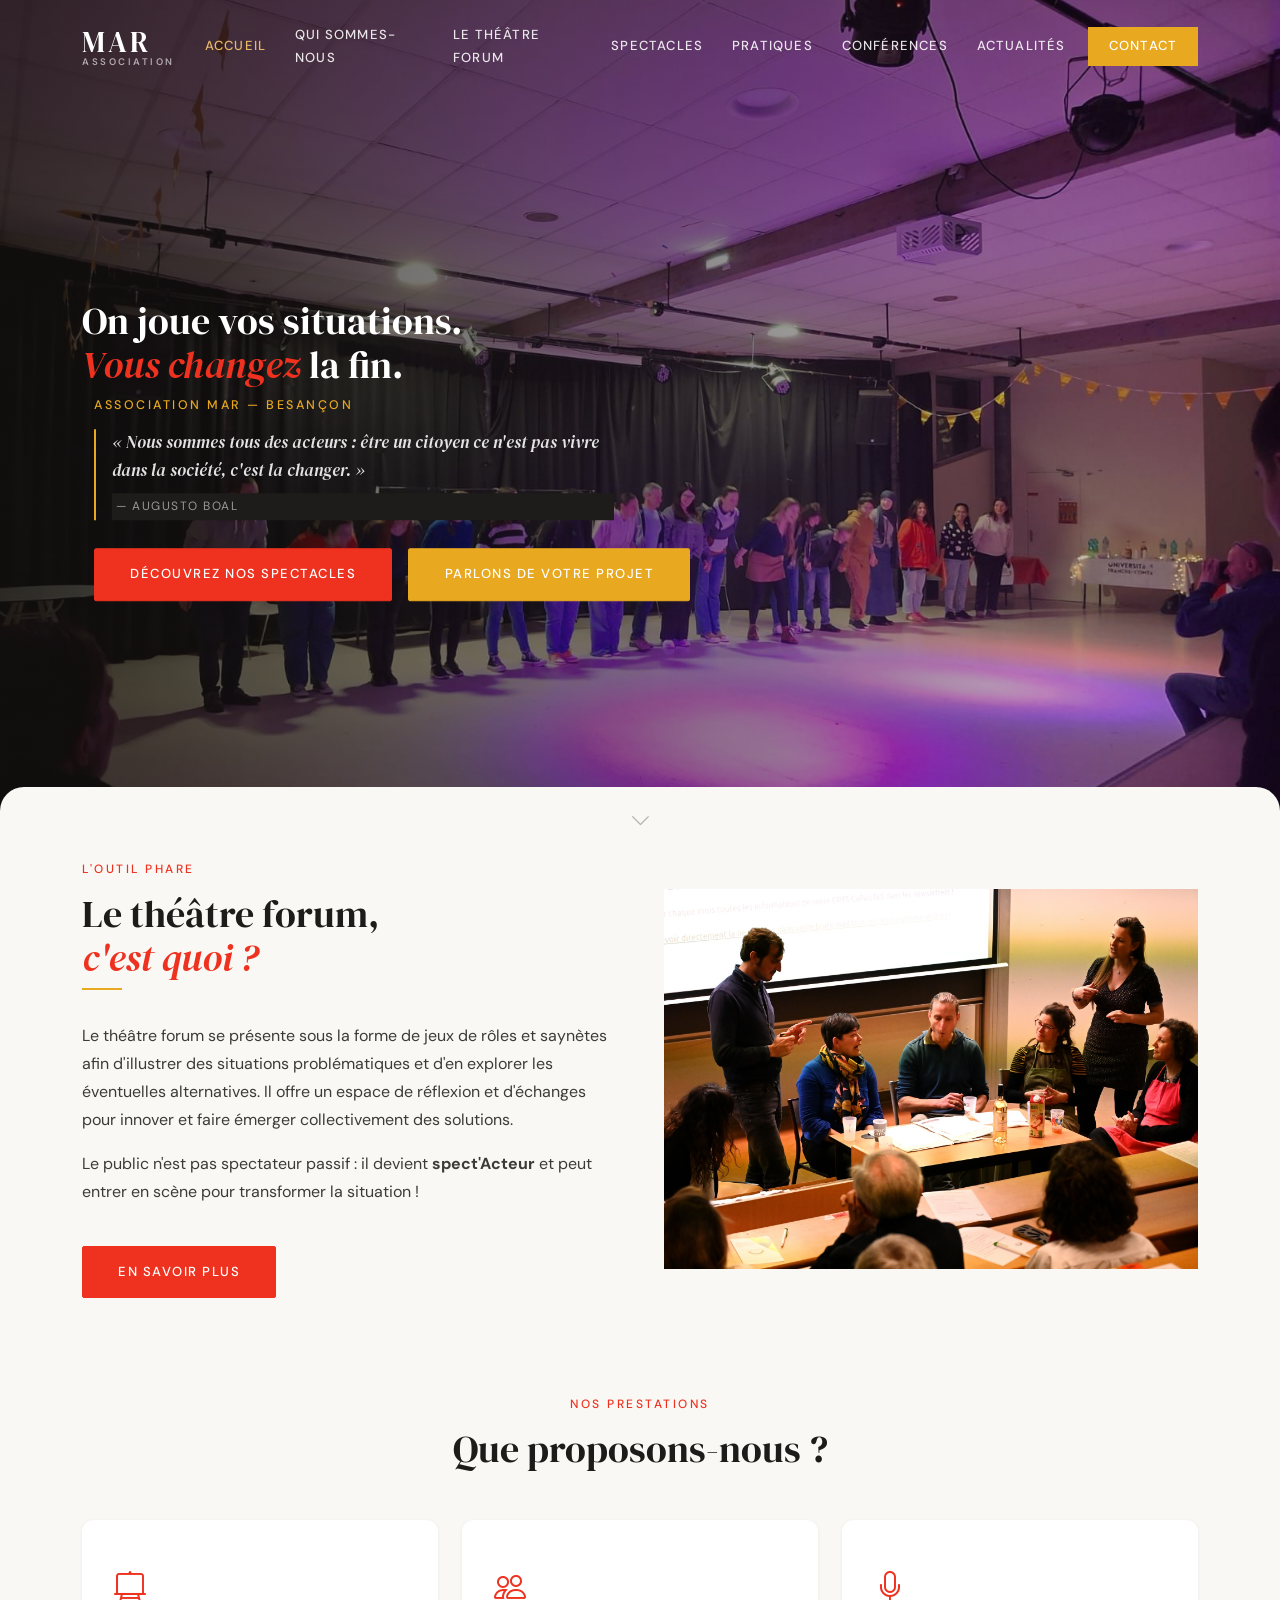
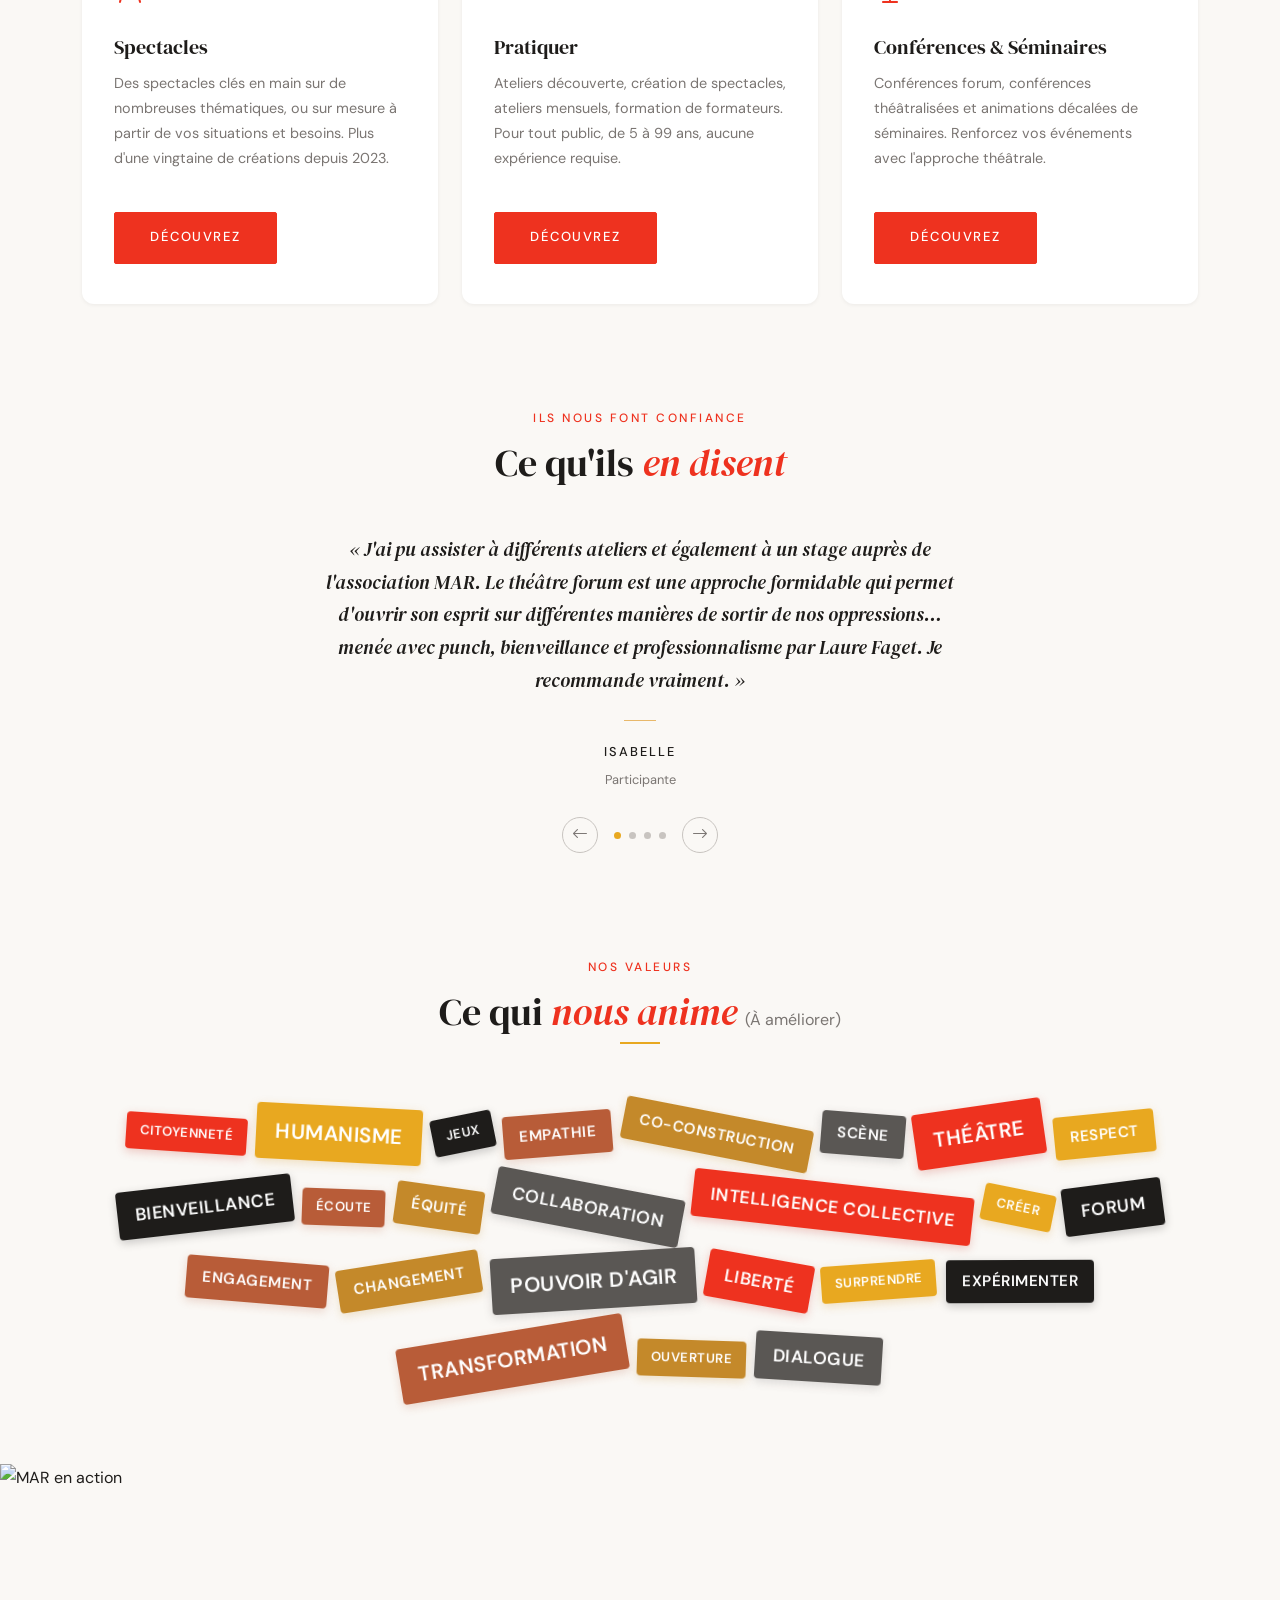
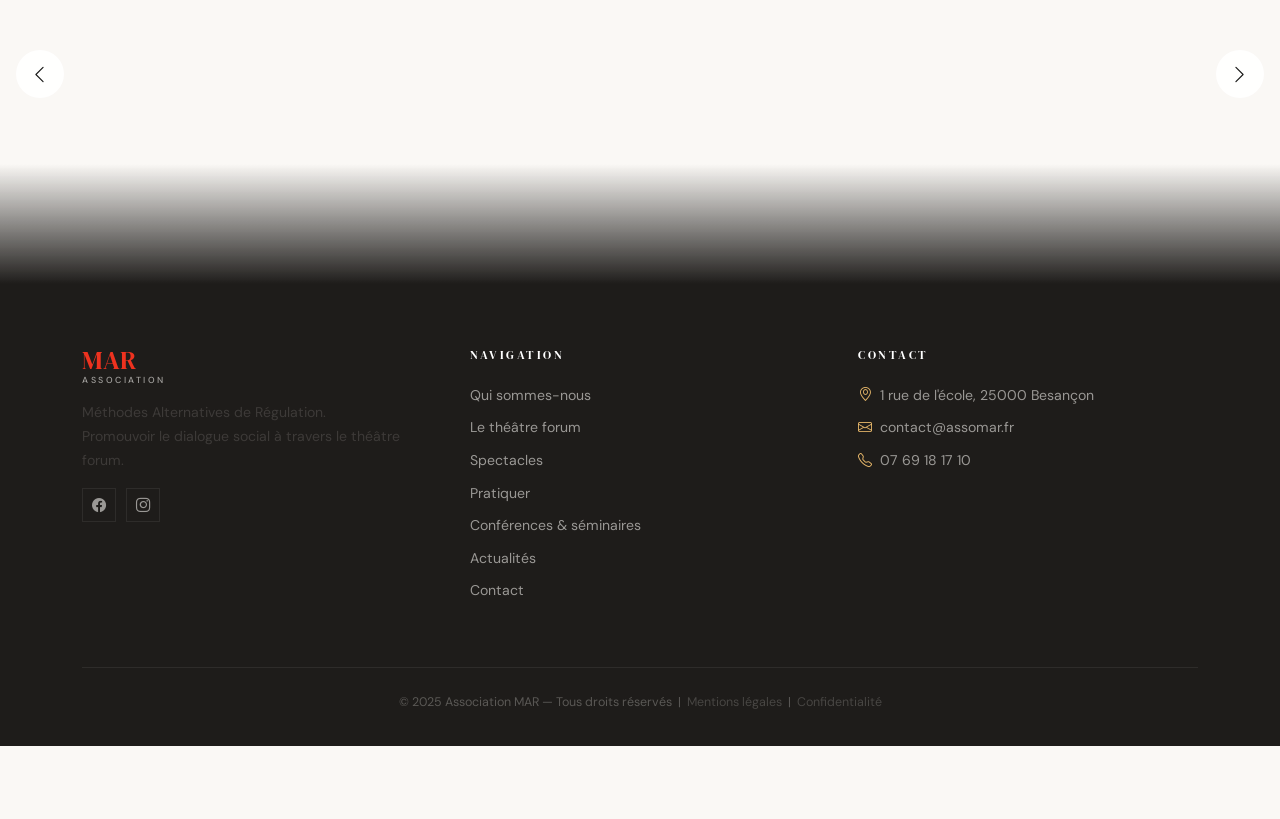
==== commit 63bad8ff: "#10 — Footer : logo MAR + Association en texte sur toutes les pages Co-Authored-By: Claude Sonnet 4." ====
--- a/index.html
+++ b/index.html
@@ -248,7 +248,7 @@
   <div class="container">
     <div class="row g-5">
       <div class="col-lg-4">
-        <div class="footer-logo-placeholder">logo</div>
+        <div class="footer-logo-placeholder"><span class="footer-logo-mar">MAR</span><span class="footer-logo-asso">Association</span></div>
         <p class="mt-3" style="font-size:0.88rem; line-height:1.7;">Méthodes Alternatives de Régulation.<br>Promouvoir le dialogue social à travers le théâtre forum.</p>
         <div class="mt-3">
           <a href="https://www.facebook.com/profile.php?id=61551824633043" class="social-link" target="_blank"><i class="bi bi-facebook"></i></a>
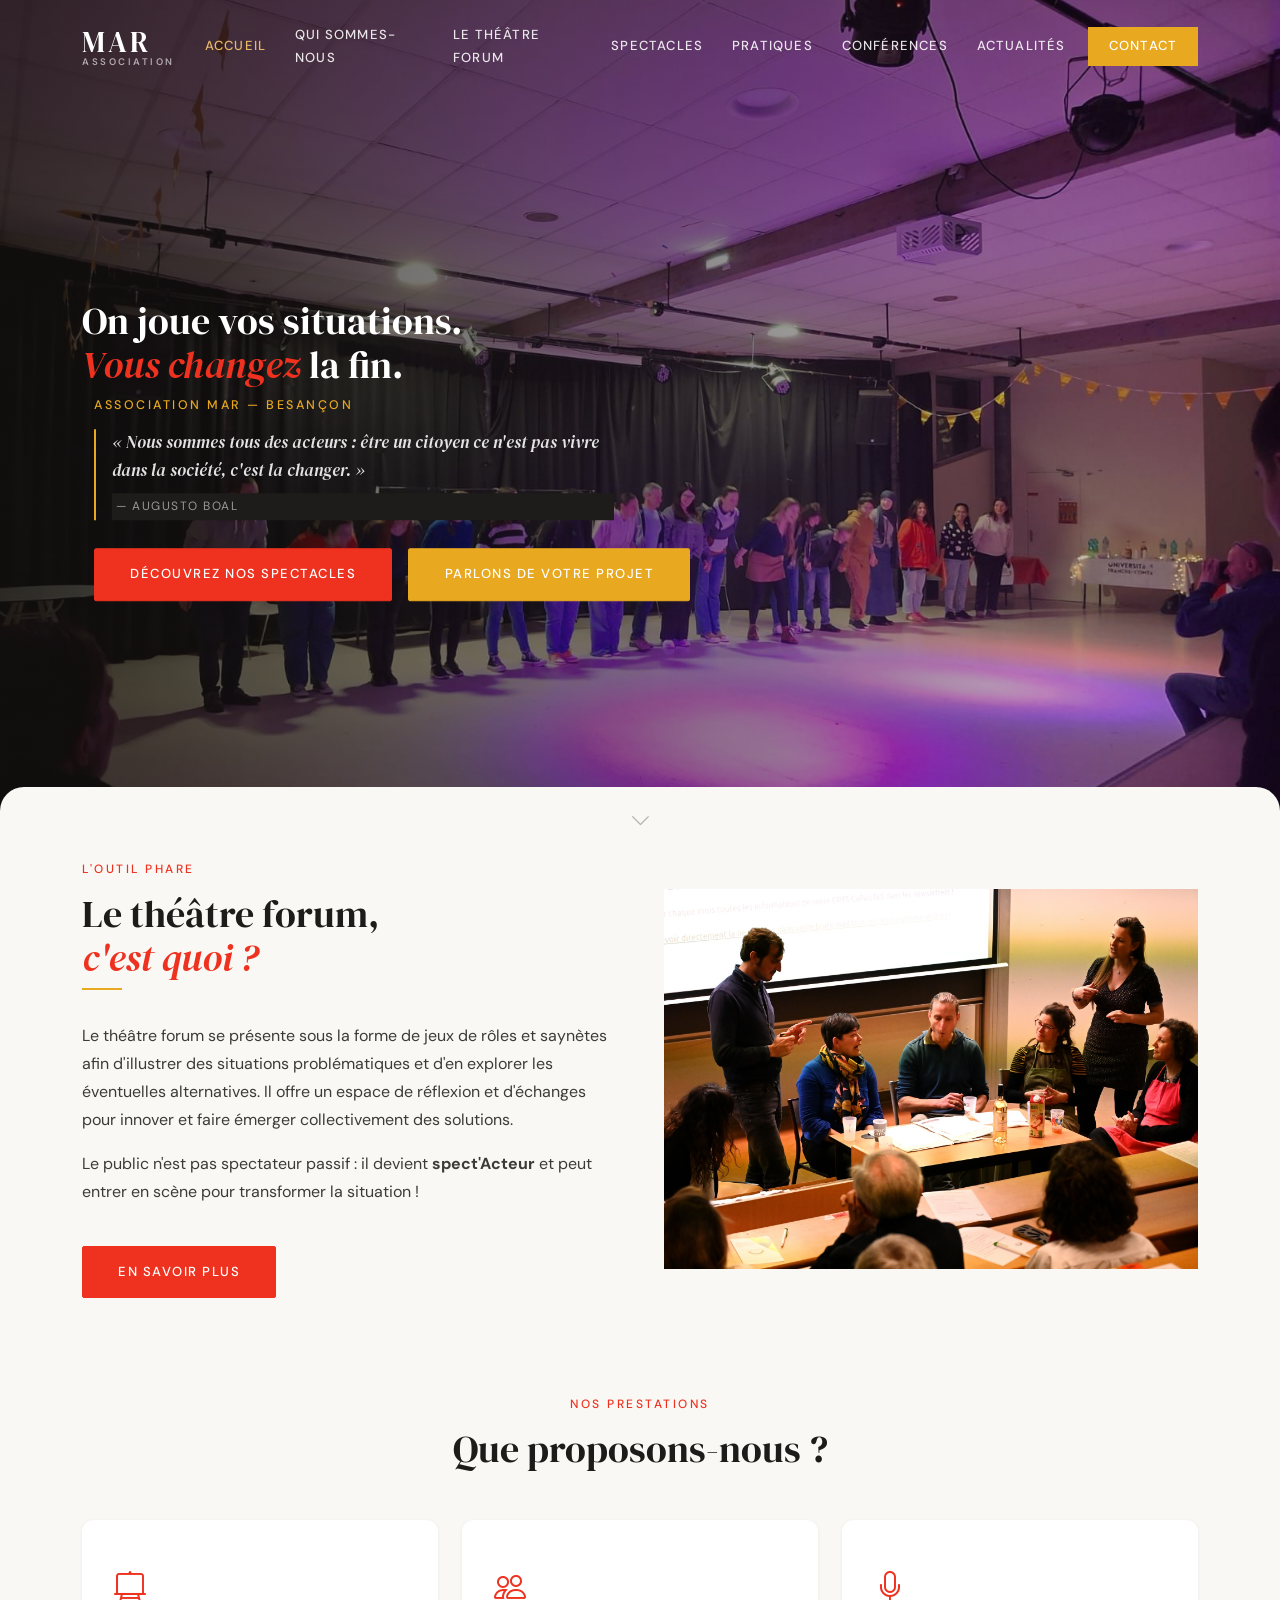
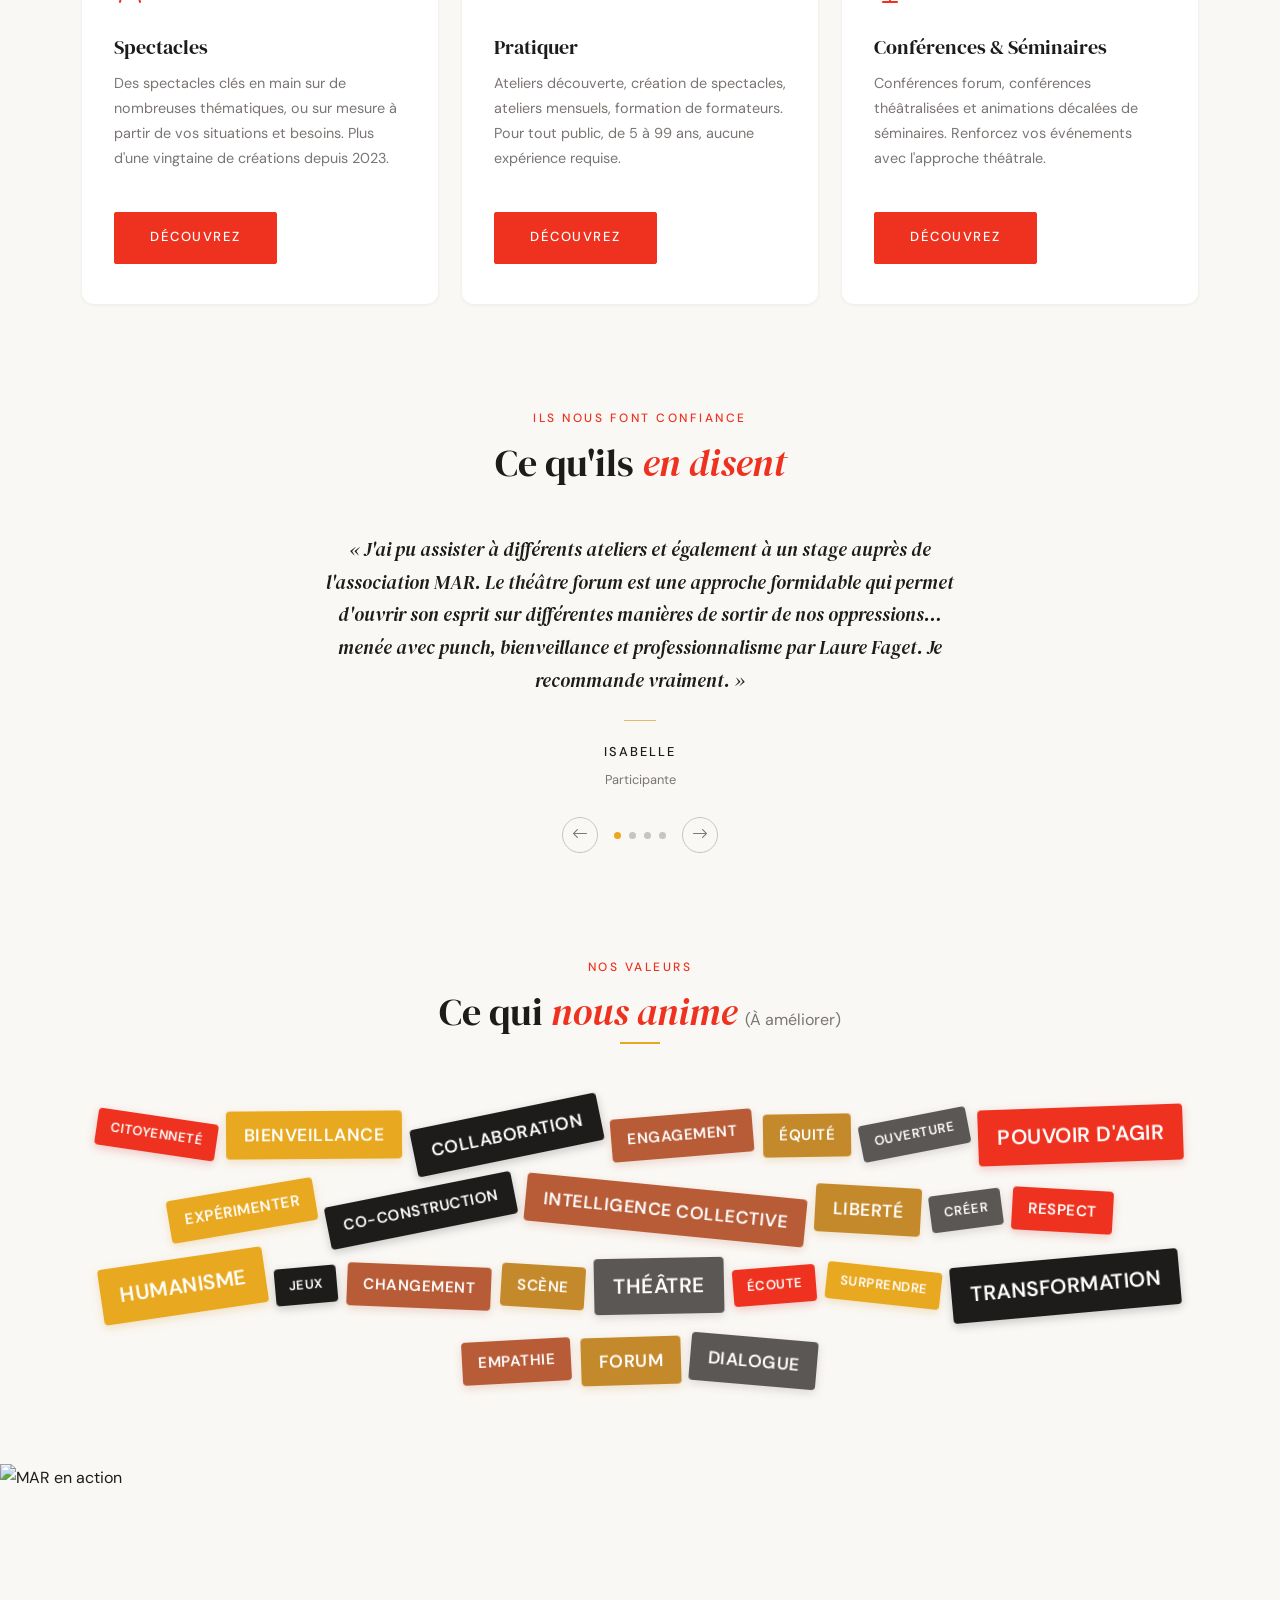
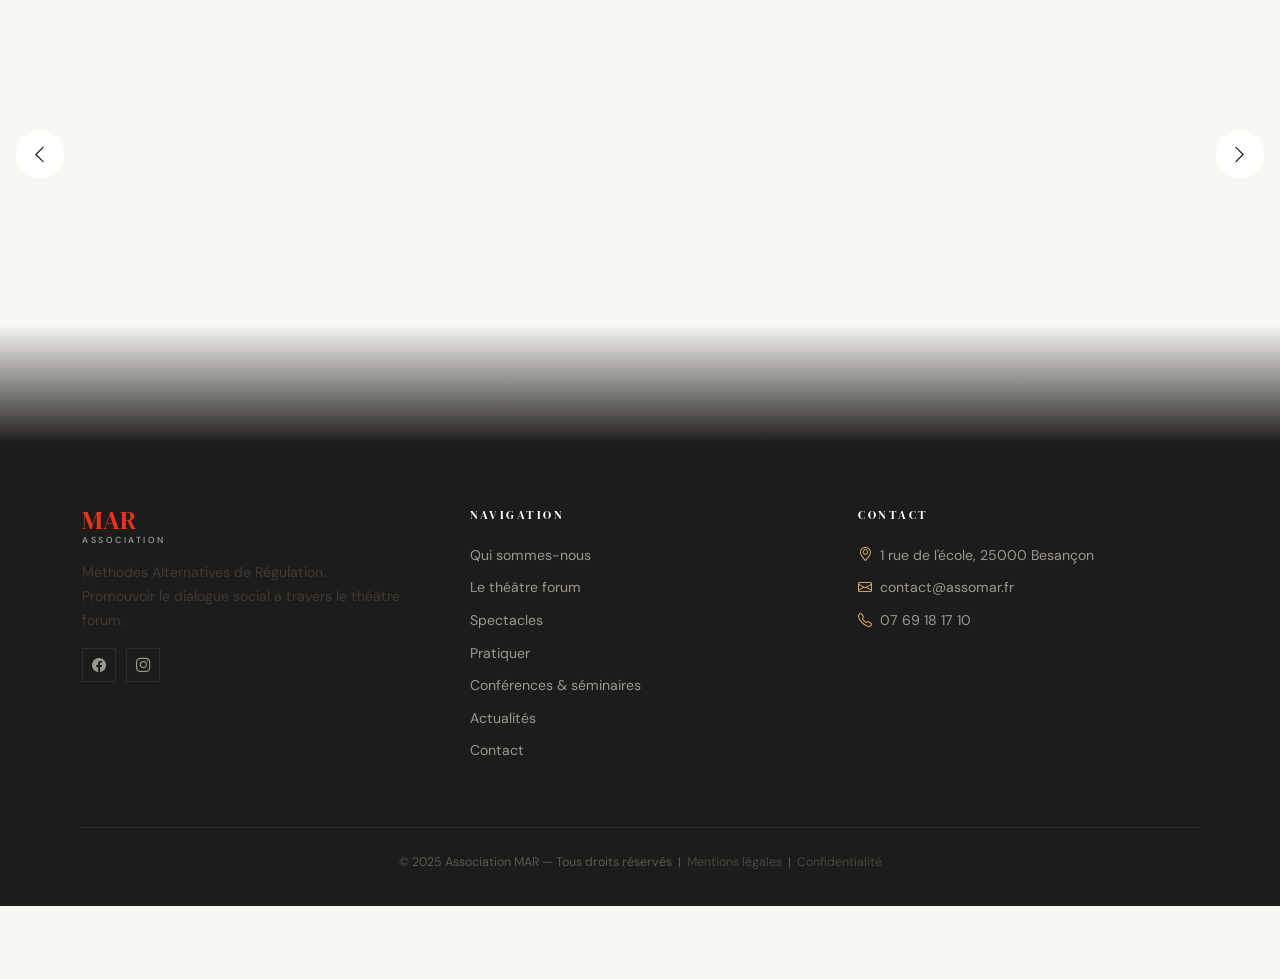
==== commit bd3e5a46: "#13 — Spectacles : modals avec pitchs complets, cards arrondies, blocs options redessinés Co-Authore" ====
--- a/index.html
+++ b/index.html
@@ -232,10 +232,10 @@
 <section class="section-alt no-reveal" style="padding: 0; position: relative;">
   <div id="carouselPhotos" class="carousel slide" data-bs-ride="carousel" data-bs-interval="4000">
     <div class="carousel-inner">
-      <div class="carousel-item active"><img src="images/mar-photos/mar-1.jpg"  alt="MAR en action" style="width:100%; height:420px; object-fit:cover; object-position:center;"></div>
-      <div class="carousel-item"><img src="images/mar-photos/mar-7.jpg"  alt="MAR en action" style="width:100%; height:420px; object-fit:cover; object-position:center;"></div>
-      <div class="carousel-item"><img src="images/mar-photos/mar-15.jpg" alt="MAR en action" style="width:100%; height:420px; object-fit:cover; object-position:center;"></div>
-      <div class="carousel-item"><img src="images/mar-photos/mar-45.jpg" alt="MAR en action" style="width:100%; height:420px; object-fit:cover; object-position:center;"></div>
+      <div class="carousel-item active"><img src="images/mar-photos/mar-1.jpg"  alt="MAR en action" style="width:100%; height:580px; object-fit:cover; object-position:center top;"></div>
+      <div class="carousel-item"><img src="images/mar-photos/mar-7.jpg"  alt="MAR en action" style="width:100%; height:580px; object-fit:cover; object-position:center top;"></div>
+      <div class="carousel-item"><img src="images/mar-photos/mar-15.jpg" alt="MAR en action" style="width:100%; height:580px; object-fit:cover; object-position:center top;"></div>
+      <div class="carousel-item"><img src="images/mar-photos/mar-45.jpg" alt="MAR en action" style="width:100%; height:580px; object-fit:cover; object-position:center top;"></div>
     </div>
     <button class="carousel-control-prev" type="button" data-bs-target="#carouselPhotos" data-bs-slide="prev"><span class="carousel-control-prev-icon"></span></button>
     <button class="carousel-control-next" type="button" data-bs-target="#carouselPhotos" data-bs-slide="next"><span class="carousel-control-next-icon"></span></button>
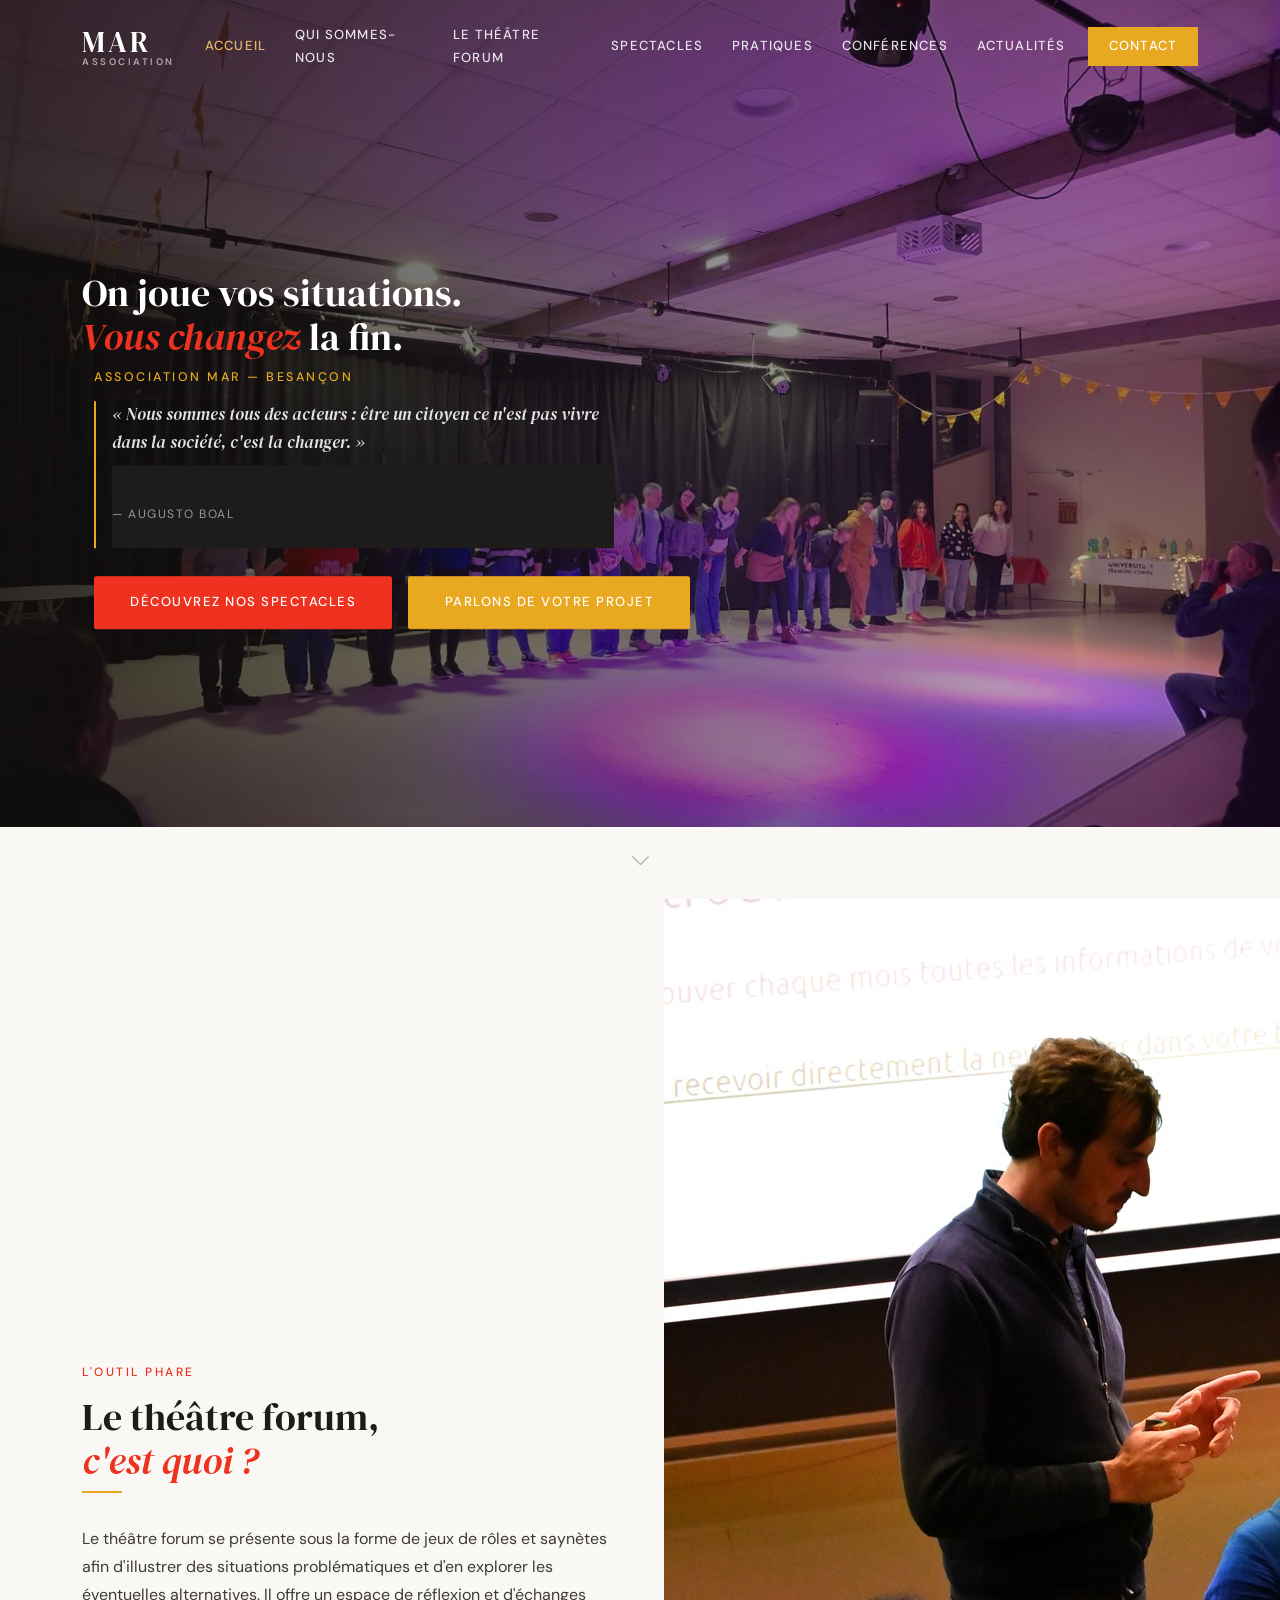
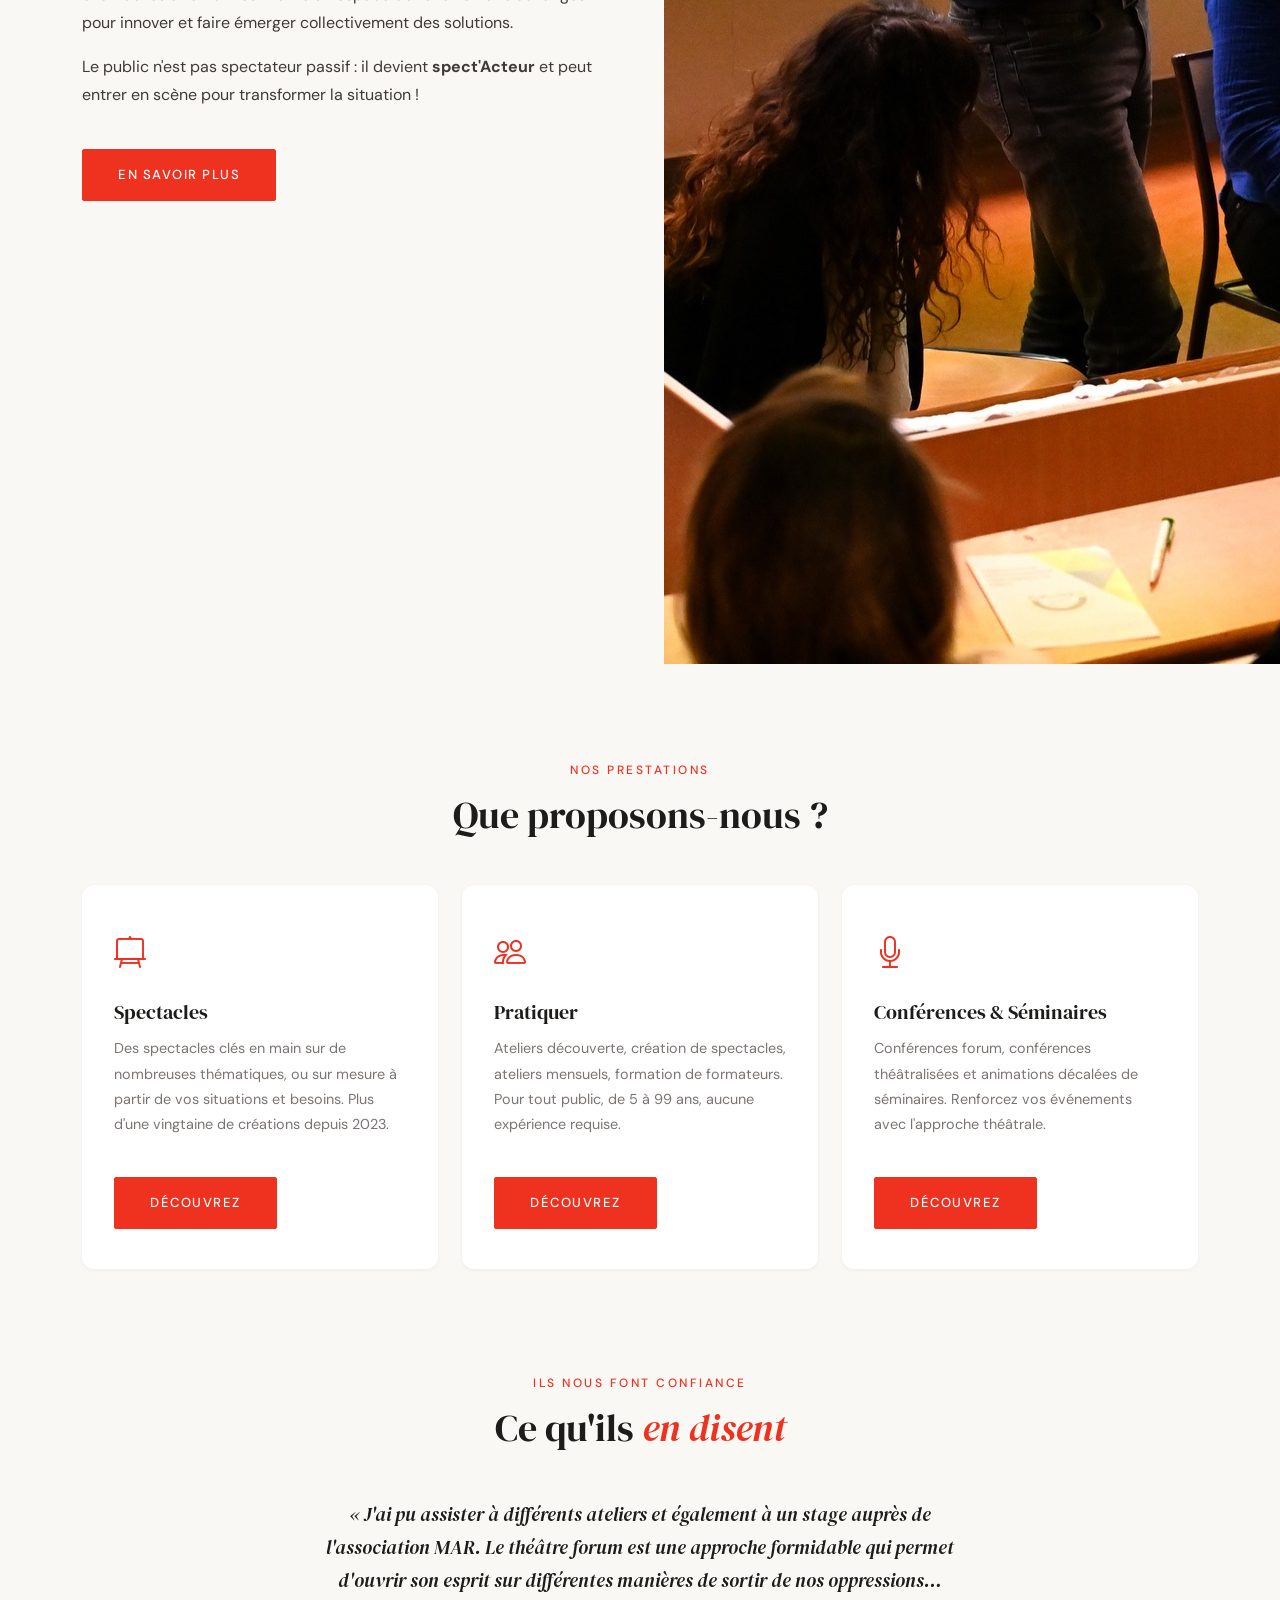
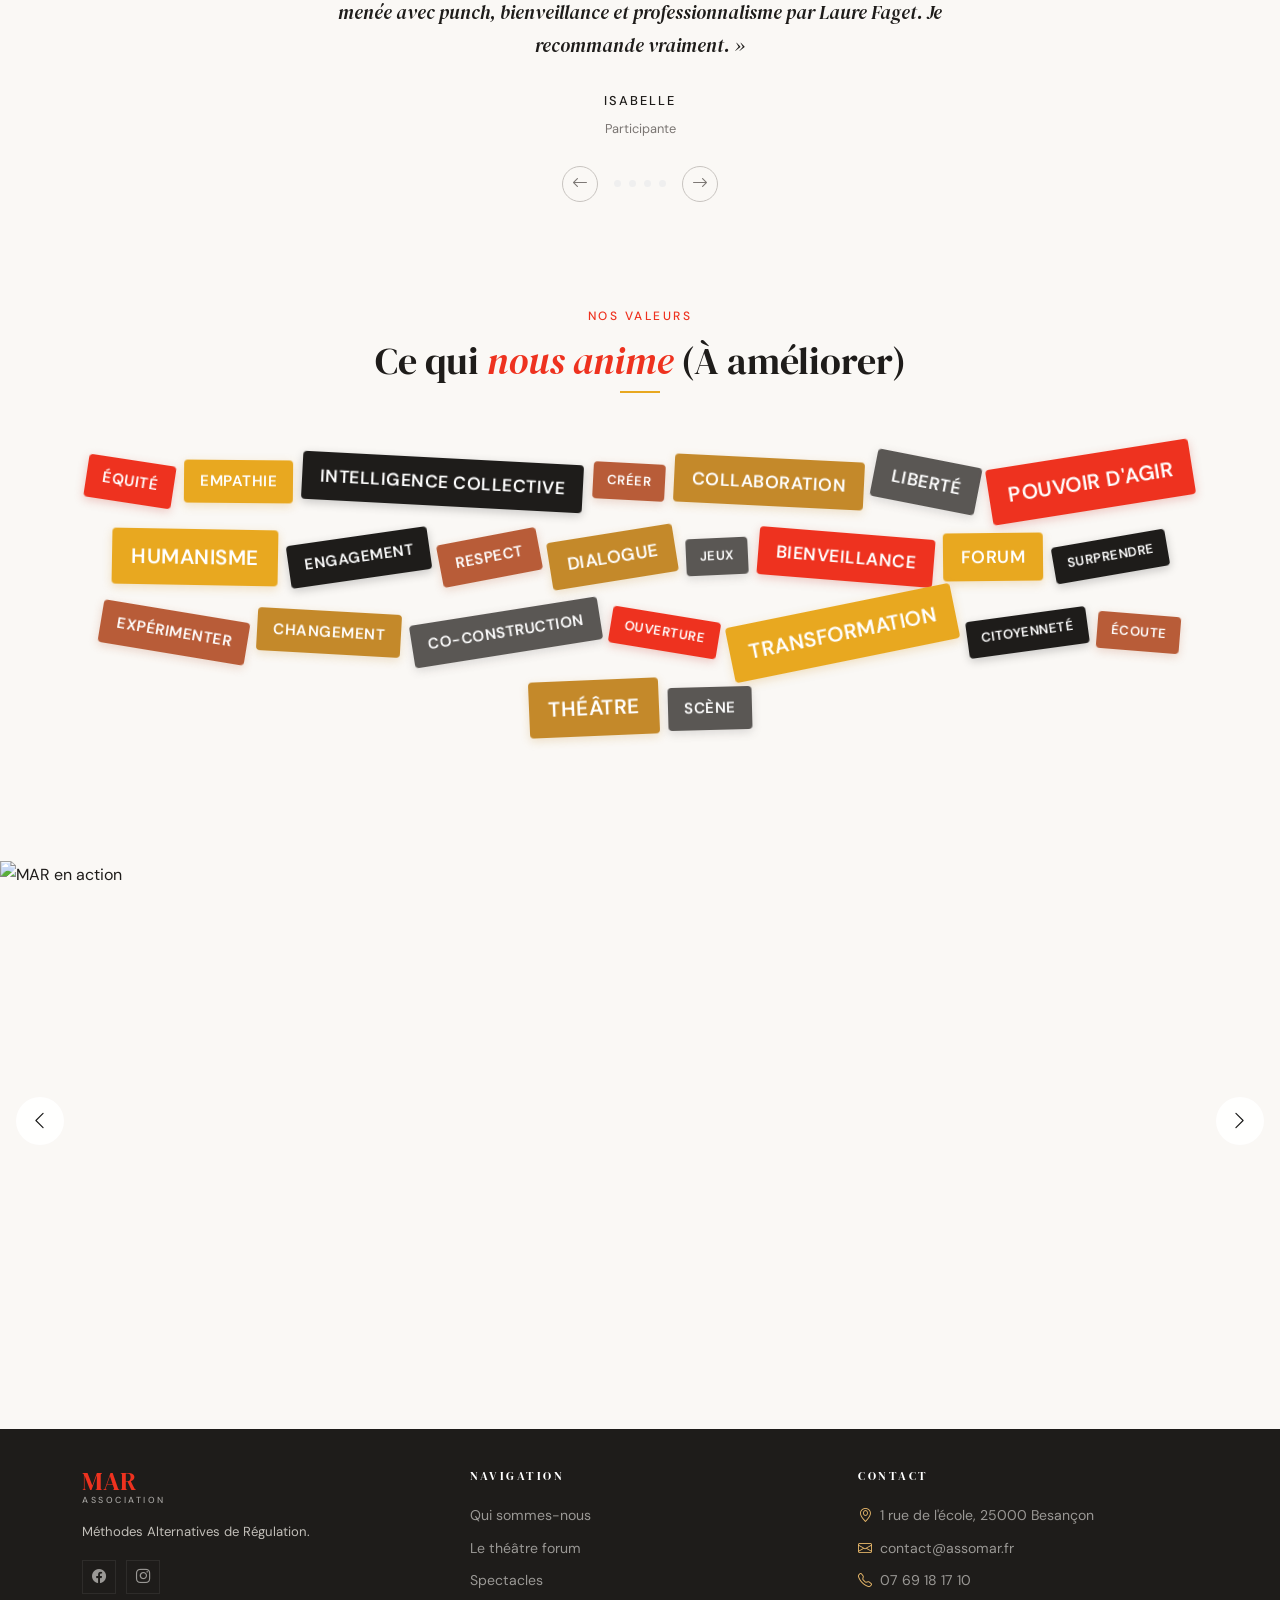
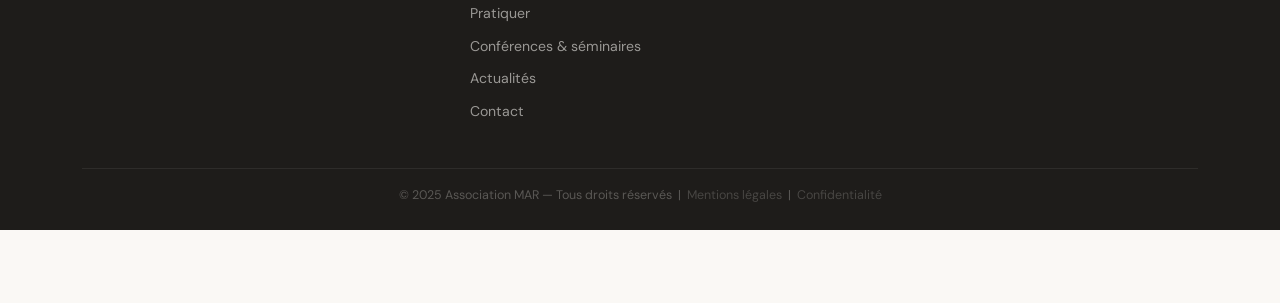
==== commit ac006c60: "#15 — Footer compact, couleurs tintées Sur mesure/Clé en main, icônes bricks/key Co-Authored-By: Cla" ====
--- a/index.html
+++ b/index.html
@@ -51,7 +51,7 @@
       <span class="hero-eyebrow">Association MAR — Besançon</span>
       <blockquote class="hero-boal">
         « Nous sommes tous des acteurs : être un citoyen ce n'est pas vivre dans la société, c'est la changer. »
-        <footer style="padding: 4px;">— Augusto Boal</footer>
+        <footer>— Augusto Boal</footer>
       </blockquote>
       <div class="hero-ctas">
         <a href="spectacles.html" class="btn-rouge">Découvrez nos spectacles</a>
@@ -64,7 +64,7 @@
 </section>
 
 <!-- C'EST QUOI LE THÉÂTRE FORUM -->
-<section id="decouvrir" class="section-alt" style="border-radius: 1.5rem 1.5rem 0 0; position: relative; z-index: 2; margin-top: -2.5rem;">
+<section id="decouvrir" class="section-alt section-decouvrir">
   <!-- Scroll indicator -->
   <a href="#decouvrir" class="hero-scroll-hint">
     <i class="bi bi-chevron-down"></i>
@@ -77,11 +77,11 @@
         <div class="section-divider"></div>
         <p>Le théâtre forum se présente sous la forme de jeux de rôles et saynètes afin d'illustrer des situations problématiques et d'en explorer les éventuelles alternatives. Il offre un espace de réflexion et d'échanges pour innover et faire émerger collectivement des solutions.</p>
         <p>Le public n'est pas spectateur passif : il devient <strong>spect'Acteur</strong> et peut entrer en scène pour transformer la situation !</p>
-        <a href="theatre-forum.html" class="btn-rouge" style="margin-top:1.5rem; display:inline-block;">En savoir plus</a>
+        <a href="theatre-forum.html" class="btn-rouge mt-4">En savoir plus</a>
       </div>
       <div class="col-lg-6">
         <img src="images/spectacles/scene-08.jpg"
-             alt="Théâtre forum" style="width:100%; height:380px; object-fit:cover;">
+             alt="Théâtre forum" class="section-img section-img-lg">
       </div>
     </div>
   </div>
@@ -100,7 +100,7 @@
           <div class="card-icon"><i class="bi bi-easel2"></i></div>
           <h3>Spectacles</h3>
           <p>Des spectacles clés en main sur de nombreuses thématiques, ou sur mesure à partir de vos situations et besoins. Plus d'une vingtaine de créations depuis 2023.</p>
-          <a href="spectacles.html" class="btn-rouge" style="display:inline-block; margin-top:1.5rem;">Découvrez</a>
+          <a href="spectacles.html" class="btn-rouge mt-4">Découvrez</a>
         </div>
       </div>
       <div class="col-md-4">
@@ -108,7 +108,7 @@
           <div class="card-icon"><i class="bi bi-people"></i></div>
           <h3>Pratiquer</h3>
           <p>Ateliers découverte, création de spectacles, ateliers mensuels, formation de formateurs. Pour tout public, de 5 à 99 ans, aucune expérience requise.</p>
-          <a href="pratique.html" class="btn-rouge" style="display:inline-block; margin-top:1.5rem;">Découvrez</a>
+          <a href="pratique.html" class="btn-rouge mt-4">Découvrez</a>
         </div>
       </div>
       <div class="col-md-4">
@@ -116,7 +116,7 @@
           <div class="card-icon"><i class="bi bi-mic"></i></div>
           <h3>Conférences & Séminaires</h3>
           <p>Conférences forum, conférences théâtralisées et animations décalées de séminaires. Renforcez vos événements avec l'approche théâtrale.</p>
-          <a href="conferences.html" class="btn-rouge" style="display:inline-block; margin-top:1.5rem;">Découvrez</a>
+          <a href="conferences.html" class="btn-rouge mt-4">Découvrez</a>
         </div>
       </div>
     </div>
@@ -141,7 +141,7 @@
                 « J'ai pu assister à différents ateliers et également à un stage auprès de l'association MAR. Le théâtre forum est une approche formidable qui permet d'ouvrir son esprit sur différentes manières de sortir de nos oppressions… menée avec punch, bienveillance et professionnalisme par Laure Faget. Je recommande vraiment. »
               </p>
               <div class="temoignage-auteur mt-4">
-                <div style="width:32px; height:1px; background:var(--ambre-doux); margin:0 auto 1rem;"></div>
+                <div class="temo-separator"></div>
                 <strong>Isabelle</strong><br>
                 <span>Participante</span>
               </div>
@@ -156,7 +156,7 @@
                 « Le concept, clairement innovant, redonne un vrai coup de frais à des thématiques parfois difficiles à faire vivre. L'intervention est dynamique, accessible et très engageante : grâce à la participation du public, on ne reste pas spectateur, on devient acteur. Laure Faget sait mettre en confiance, et son équipe crée un cadre sécurisant et bienveillant. C'est là toute la force du théâtre forum : redonner du sens. »
               </p>
               <div class="temoignage-auteur mt-4">
-                <div style="width:32px; height:1px; background:var(--ambre-doux); margin:0 auto 1rem;"></div>
+                <div class="temo-separator"></div>
                 <strong>Simon</strong><br>
                 <span>Chef de service éducatif, secteur médico-social</span>
               </div>
@@ -171,7 +171,7 @@
                 « Je suis allé voir un théâtre forum et j'ai aimé ce moment. Il y a eu du rire, du partage et de la convivialité. La thématique abordée donnait vraiment envie de réagir et d'agir. Le concept est très intéressant car on a la possibilité de se rendre sur scène pour trouver des alternatives. Et Laure a dirigé ce moment d'une main de maître, tout en bonne humeur. »
               </p>
               <div class="temoignage-auteur mt-4">
-                <div style="width:32px; height:1px; background:var(--ambre-doux); margin:0 auto 1rem;"></div>
+                <div class="temo-separator"></div>
                 <strong>Germain</strong><br>
                 <span>Spect'Acteur d'un théâtre forum</span>
               </div>
@@ -186,7 +186,7 @@
                 « Nous avons sollicité MAR pour un cycle de 10 ateliers dans notre entreprise. Les deux intervenantes Serpil et Laure ont mené ce cycle avec brio. Elles ont su mettre à l'aise les personnes les moins réceptives au théâtre. Je recommande cette approche qui sort de l'ordinaire et permet d'aborder des sujets complexes avec profondeur tout en s'amusant. »
               </p>
               <div class="temoignage-auteur mt-4">
-                <div style="width:32px; height:1px; background:var(--ambre-doux); margin:0 auto 1rem;"></div>
+                <div class="temo-separator"></div>
                 <strong>Séverine</strong><br>
                 <span>Dirigeante d'entreprise</span>
               </div>
@@ -202,10 +202,10 @@
           <i class="bi bi-arrow-left"></i>
         </button>
         <div class="d-flex gap-2">
-          <button class="temo-dot" style="background:var(--ambre);" data-bs-target="#carouselTemoignages" data-bs-slide-to="0"></button>
-          <button class="temo-dot" style="background:var(--gris-clair);" data-bs-target="#carouselTemoignages" data-bs-slide-to="1"></button>
-          <button class="temo-dot" style="background:var(--gris-clair);" data-bs-target="#carouselTemoignages" data-bs-slide-to="2"></button>
-          <button class="temo-dot" style="background:var(--gris-clair);" data-bs-target="#carouselTemoignages" data-bs-slide-to="3"></button>
+          <button class="temo-dot temo-dot-active" data-bs-target="#carouselTemoignages" data-bs-slide-to="0"></button>
+          <button class="temo-dot temo-dot-inactive" data-bs-target="#carouselTemoignages" data-bs-slide-to="1"></button>
+          <button class="temo-dot temo-dot-inactive" data-bs-target="#carouselTemoignages" data-bs-slide-to="2"></button>
+          <button class="temo-dot temo-dot-inactive" data-bs-target="#carouselTemoignages" data-bs-slide-to="3"></button>
         </div>
         <button class="temo-nav" type="button" data-bs-target="#carouselTemoignages" data-bs-slide="next">
           <i class="bi bi-arrow-right"></i>
@@ -219,7 +219,7 @@
 <section>
   <div class="container text-center">
     <span class="section-eyebrow">Nos valeurs</span>
-    <h2 class="section-title">Ce qui <em>nous anime</em> <span style="font-size:1rem; color:var(--gris); font-family:'DM Sans',sans-serif; font-style:normal;">(À améliorer)</span></h2>
+    <h2 class="section-title">Ce qui <em>nous anime</em> <span class="title-note">(À améliorer)</span></h2>
     <div class="section-divider mx-auto"></div>
     <div class="nuage-cloud" id="nuageCloud"></div>
   </div>
@@ -229,18 +229,18 @@
 <script src="js/nuage.js" defer></script>
 
 <!-- CARROUSEL PHOTOS -->
-<section class="section-alt no-reveal" style="padding: 0; position: relative;">
+<section class="section-alt no-reveal carousel-photos-section">
   <div id="carouselPhotos" class="carousel slide" data-bs-ride="carousel" data-bs-interval="4000">
     <div class="carousel-inner">
-      <div class="carousel-item active"><img src="images/mar-photos/mar-1.jpg"  alt="MAR en action" style="width:100%; height:580px; object-fit:cover; object-position:center top;"></div>
-      <div class="carousel-item"><img src="images/mar-photos/mar-7.jpg"  alt="MAR en action" style="width:100%; height:580px; object-fit:cover; object-position:center top;"></div>
-      <div class="carousel-item"><img src="images/mar-photos/mar-15.jpg" alt="MAR en action" style="width:100%; height:580px; object-fit:cover; object-position:center top;"></div>
-      <div class="carousel-item"><img src="images/mar-photos/mar-45.jpg" alt="MAR en action" style="width:100%; height:580px; object-fit:cover; object-position:center top;"></div>
+      <div class="carousel-item active"><img src="images/mar-photos/mar-1.jpg"  alt="MAR en action" class="carousel-photo-img"></div>
+      <div class="carousel-item"><img src="images/mar-photos/mar-7.jpg"  alt="MAR en action" class="carousel-photo-img"></div>
+      <div class="carousel-item"><img src="images/mar-photos/mar-15.jpg" alt="MAR en action" class="carousel-photo-img"></div>
+      <div class="carousel-item"><img src="images/mar-photos/mar-45.jpg" alt="MAR en action" class="carousel-photo-img"></div>
     </div>
     <button class="carousel-control-prev" type="button" data-bs-target="#carouselPhotos" data-bs-slide="prev"><span class="carousel-control-prev-icon"></span></button>
     <button class="carousel-control-next" type="button" data-bs-target="#carouselPhotos" data-bs-slide="next"><span class="carousel-control-next-icon"></span></button>
   </div>
-  <div style="position:absolute; bottom:0; left:0; right:0; height:120px; background:linear-gradient(to bottom, transparent, #1E1C1A); pointer-events:none; z-index:10;"></div>
+  <div class="carousel-gradient-overlay"></div>
 </section>
 
 <!-- FOOTER -->
@@ -249,7 +249,7 @@
     <div class="row g-5">
       <div class="col-lg-4">
         <div class="footer-logo-placeholder"><span class="footer-logo-mar">MAR</span><span class="footer-logo-asso">Association</span></div>
-        <p class="mt-3" style="font-size:0.88rem; line-height:1.7;">Méthodes Alternatives de Régulation.<br>Promouvoir le dialogue social à travers le théâtre forum.</p>
+        <p class="mt-3 footer-slogan">Méthodes Alternatives de Régulation.</p>
         <div class="mt-3">
           <a href="https://www.facebook.com/profile.php?id=61551824633043" class="social-link" target="_blank"><i class="bi bi-facebook"></i></a>
           <a href="https://www.instagram.com/association_mar_theatre_forum?igsh=MWlxeDFoOXNvcmVjaw%3D%3D&utm_source=qr" class="social-link" target="_blank"><i class="bi bi-instagram"></i></a>
@@ -270,13 +270,13 @@
       <div class="col-lg-4">
         <h5>Contact</h5>
         <ul>
-          <li style="color:#9A9895;"><i class="bi bi-geo-alt me-2" style="color:var(--ambre-doux)"></i>1 rue de l'école, 25000 Besançon</li>
-          <li><i class="bi bi-envelope me-2" style="color:var(--ambre-doux)"></i><a href="mailto:contact@assomar.fr">contact@assomar.fr</a></li>
-          <li><i class="bi bi-telephone me-2" style="color:var(--ambre-doux)"></i><a href="tel:0769181710">07 69 18 17 10</a></li>
+          <li><i class="bi bi-geo-alt me-2 footer-icon"></i>1 rue de l'école, 25000 Besançon</li>
+          <li><i class="bi bi-envelope me-2 footer-icon"></i><a href="mailto:contact@assomar.fr">contact@assomar.fr</a></li>
+          <li><i class="bi bi-telephone me-2 footer-icon"></i><a href="tel:0769181710">07 69 18 17 10</a></li>
         </ul>
       </div>
     </div>
-    <div class="footer-bottom">&copy; 2025 Association MAR — Tous droits réservés &nbsp;|&nbsp; <a href="mentions-legales.html" style="color:inherit;opacity:.7;">Mentions légales</a> &nbsp;|&nbsp; <a href="mentions-legales.html#confidentialite" style="color:inherit;opacity:.7;">Confidentialité</a></div>
+    <div class="footer-bottom">&copy; 2025 Association MAR — Tous droits réservés &nbsp;|&nbsp; <a href="mentions-legales.html" class="footer-legal">Mentions légales</a> &nbsp;|&nbsp; <a href="mentions-legales.html#confidentialite" class="footer-legal">Confidentialité</a></div>
   </div>
 </footer>
 
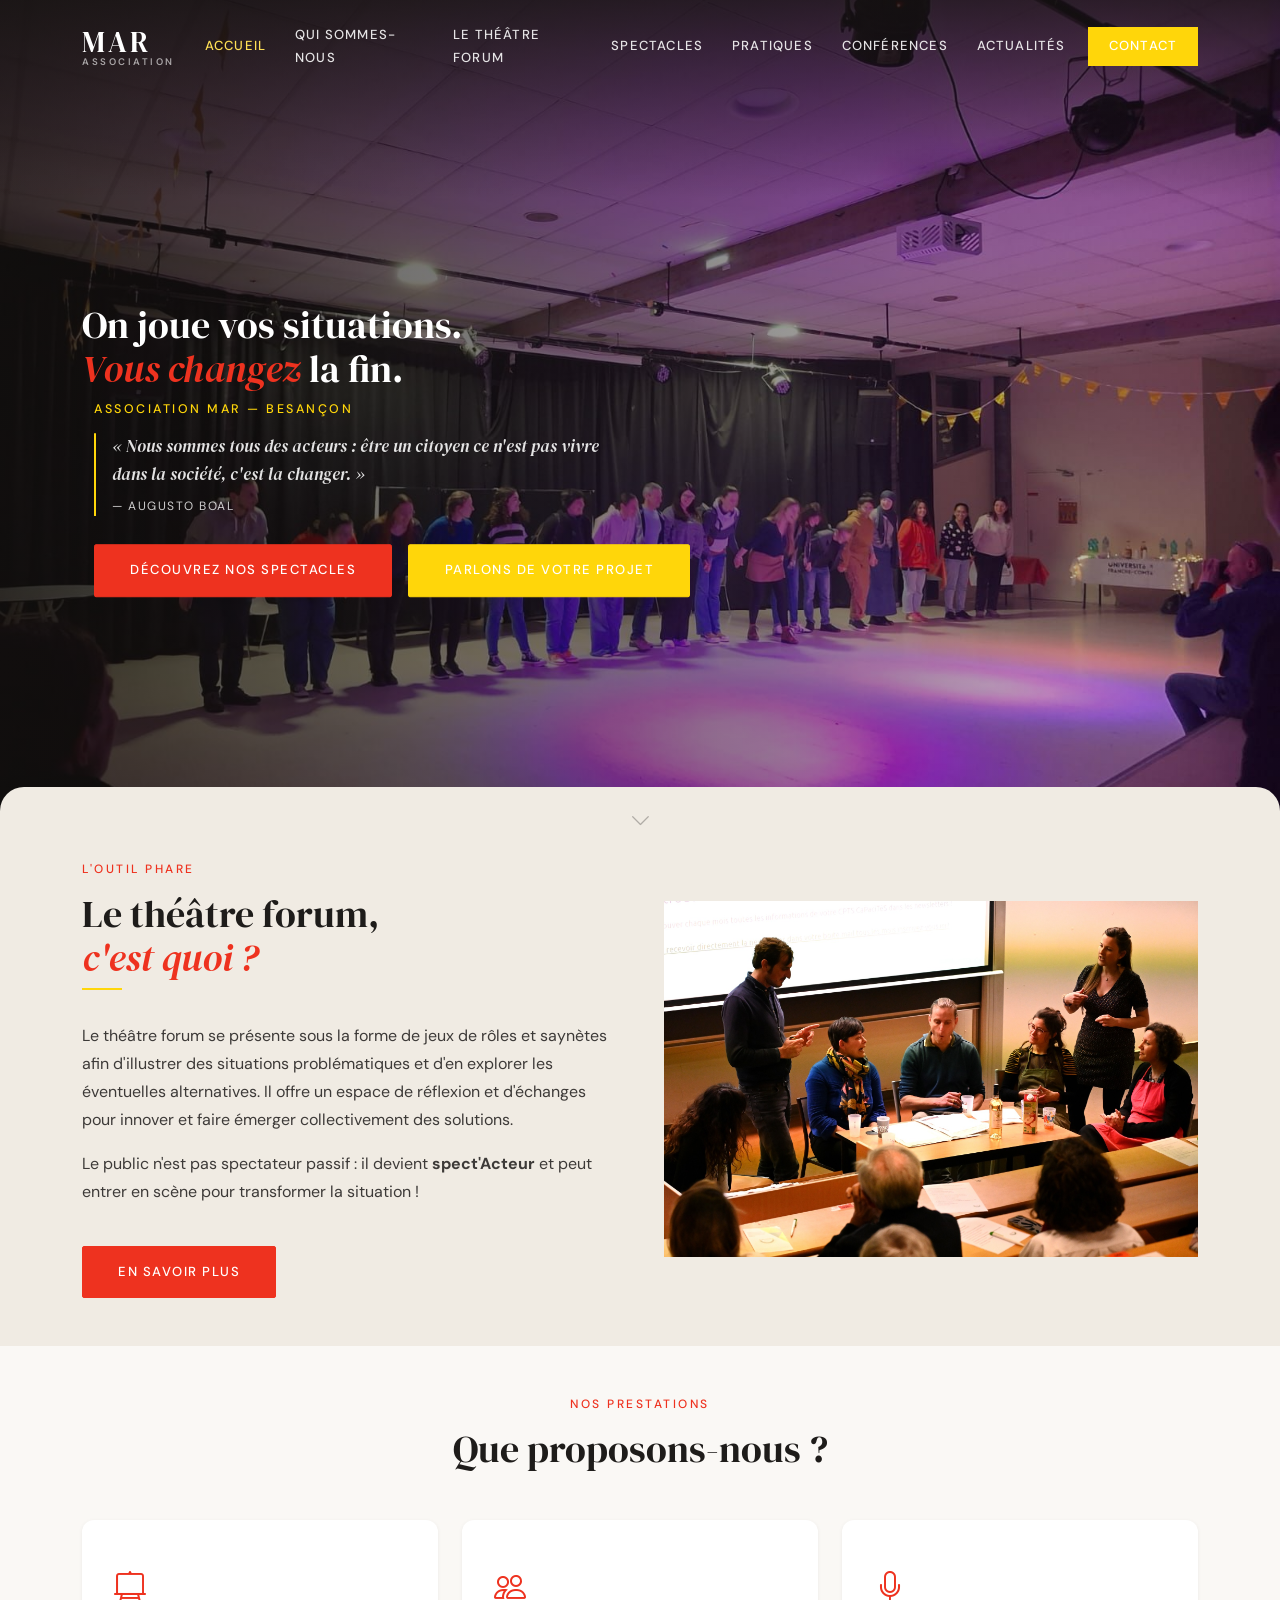
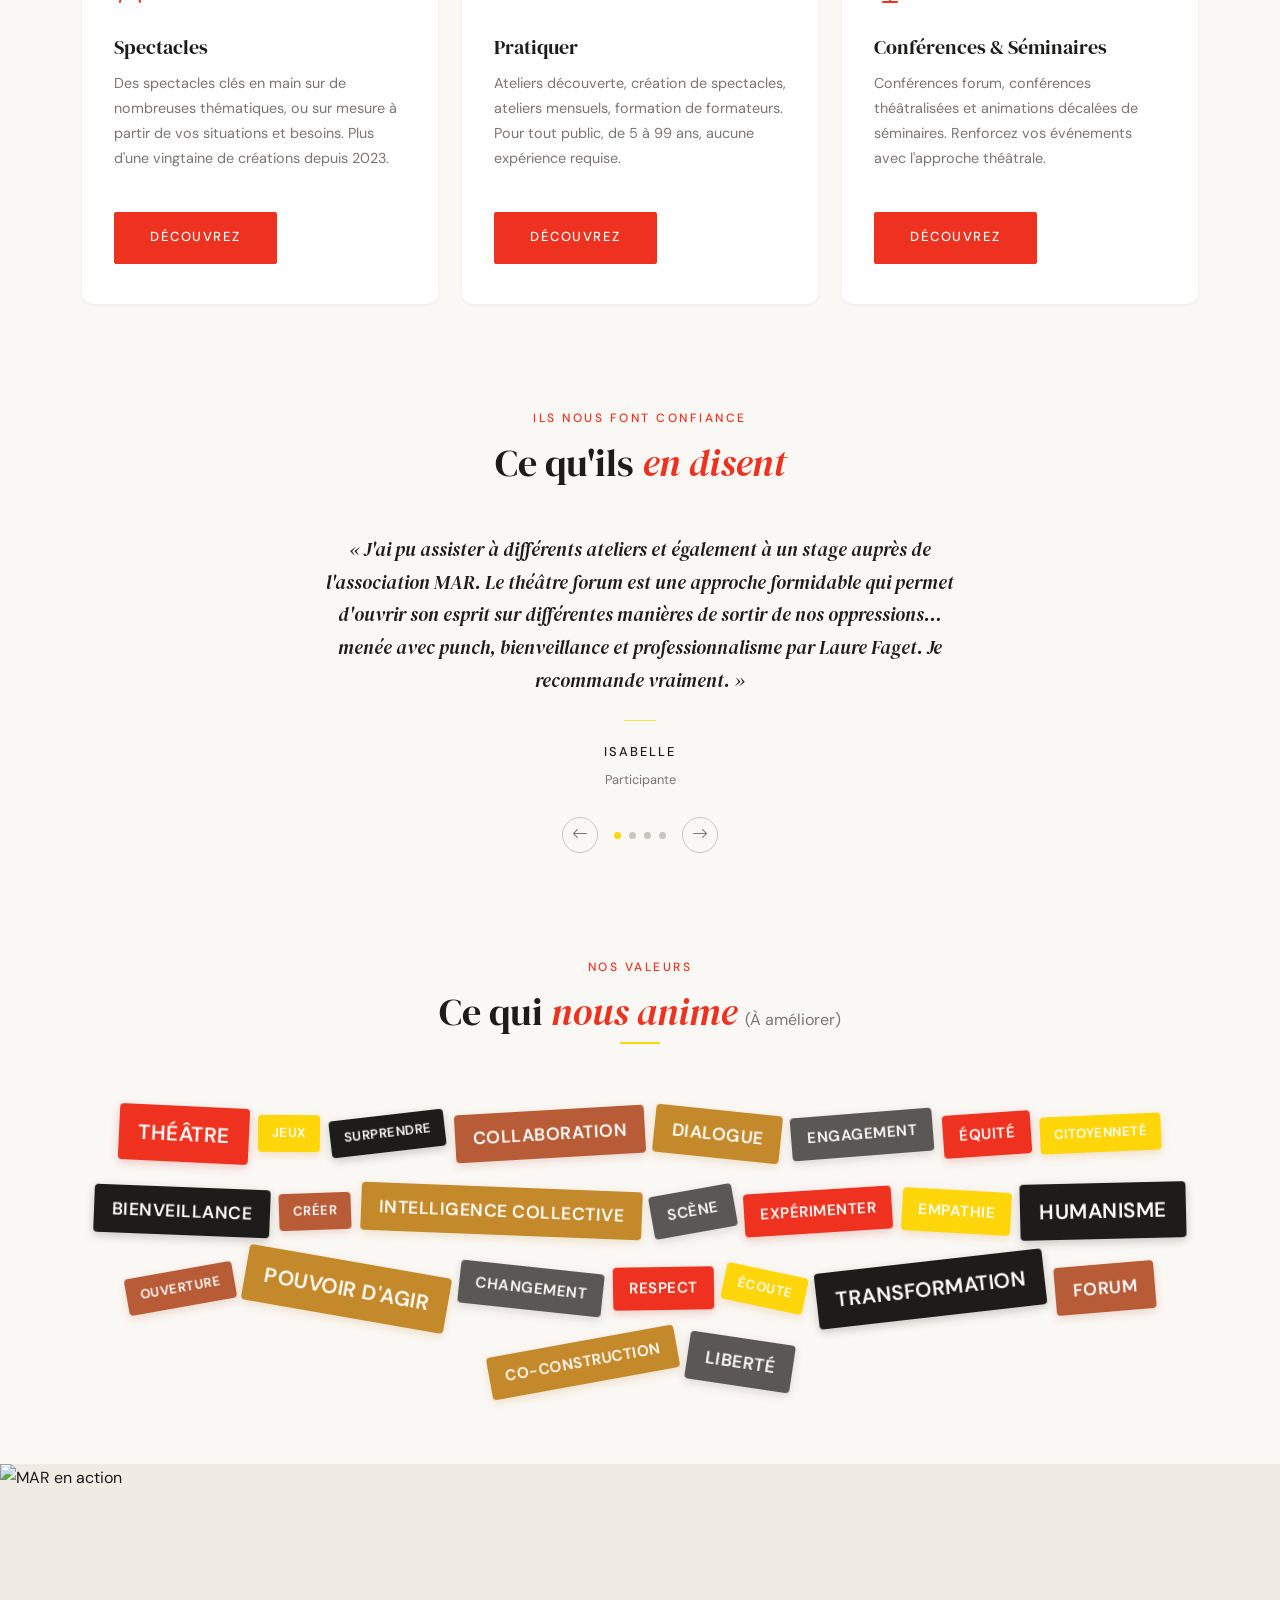
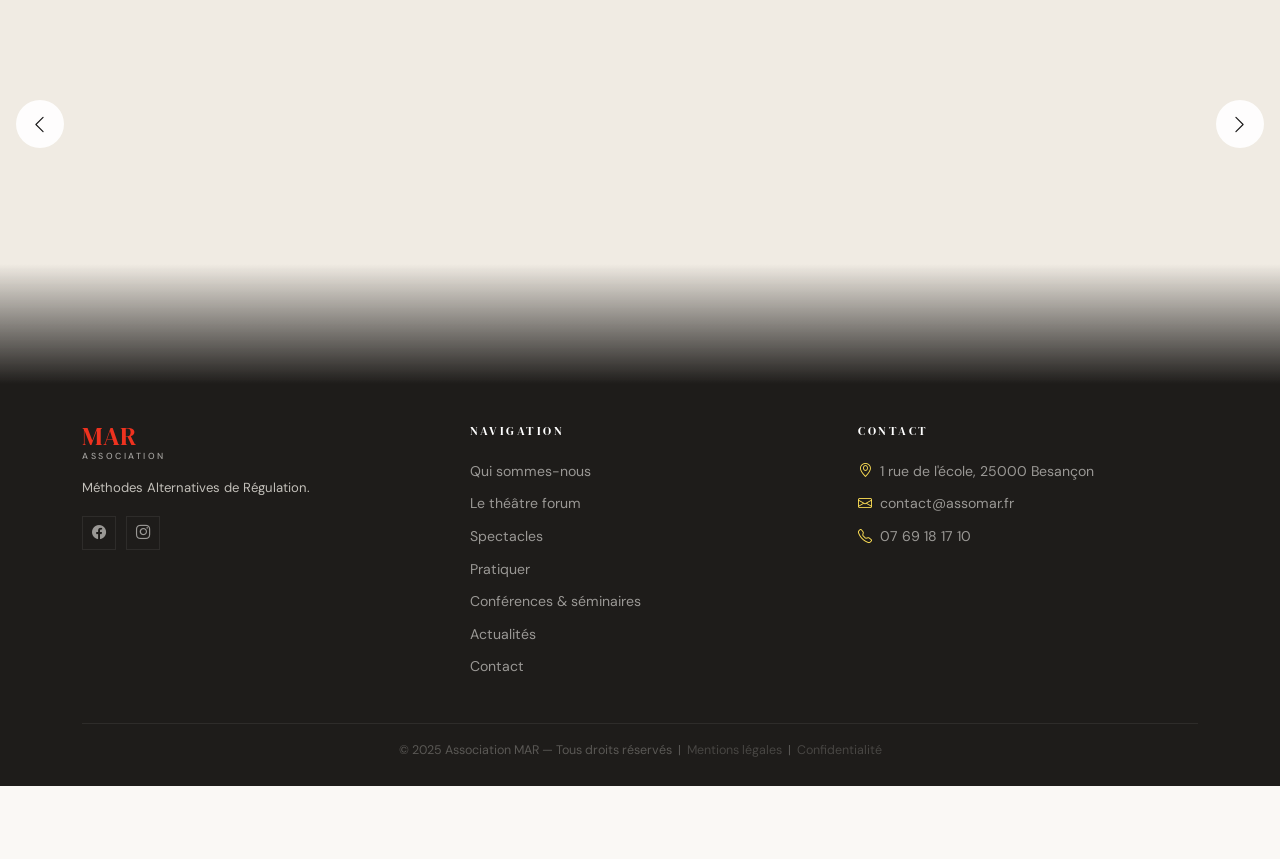
==== commit 9bec2525: "Renommage --ambre → --jaune (variables, classes, JS) https://claude.ai/code/session_013cyj9ezWkkCDv1" ====
--- a/index.html
+++ b/index.html
@@ -55,7 +55,7 @@
       </blockquote>
       <div class="hero-ctas">
         <a href="spectacles.html" class="btn-rouge">Découvrez nos spectacles</a>
-        <a href="contact.html" class="btn-ambre">Parlons de votre projet</a>
+        <a href="contact.html" class="btn-jaune">Parlons de votre projet</a>
       </div>
     </div>
   </div>
--- a/css/style.css
+++ b/css/style.css
@@ -13,7 +13,7 @@
        hero.css         — bannière hero
        footer.css       — pied de page
      composants/
-       boutons.css      — .btn-rouge, .btn-ambre, .btn-outline
+       boutons.css      — .btn-rouge, .btn-jaune, .btn-outline
        cards.css        — service-card, membre-card, actu-card
        carousel.css     — carousel photos & témoignages
        citation.css     — bandeau citation & nuage de mots
